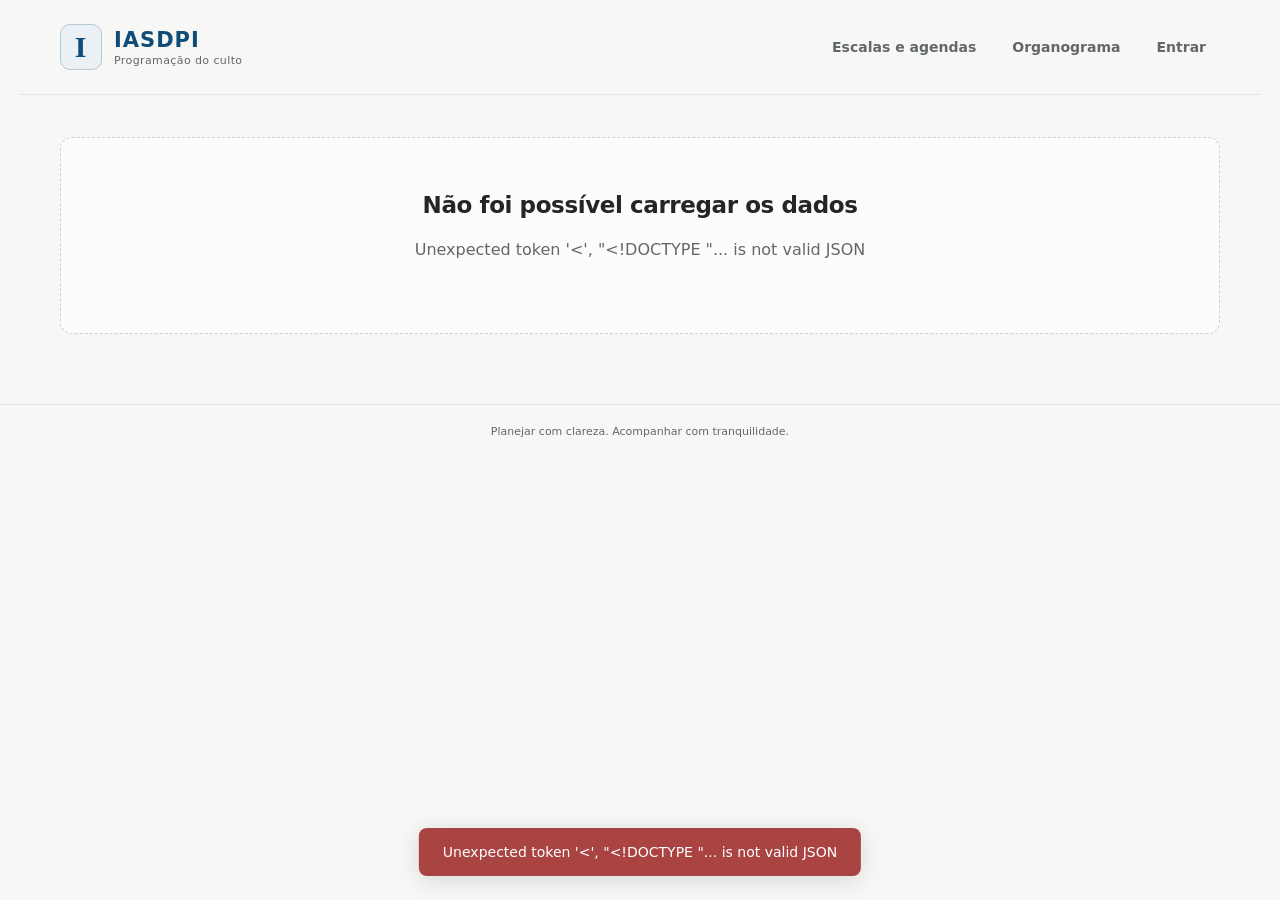
==== frontend/index.html @ a957164e "feat: integra Supabase Auth e administração com publicação segura no Pages" ====
<!doctype html>
<html lang="pt-BR">
<head>
  <meta charset="utf-8">
  <meta name="viewport" content="width=device-width, initial-scale=1">
  <meta name="theme-color" content="#0F4C78">
  <title>IASDPI · Programação do culto</title>
  <link rel="stylesheet" href="styles.css">
  <script src="config.js" defer></script>
  <script src="storage.js" defer></script>
  <script src="auth.js" defer></script>
  <script src="demo.js" defer></script>
  <script src="actuals.js" defer></script>
  <script src="agenda-data.js" defer></script>
  <script src="agenda.js" defer></script>
  <script src="archive.js" defer></script>
  <script src="organization.js" defer></script>
  <script src="users.js" defer></script>
  <script src="app.js" defer></script>
</head>
<body>
  <a class="skip-link" href="#app">Ir para o conteúdo</a>
  <header class="header">
    <a class="brand" href="#organization"><span class="brand-mark">I</span><span>IASDPI<small>Programação do culto</small></span></a>
    <nav aria-label="Navegação principal">
      <a href="#home" data-page="home" hidden>Início</a>
      <a href="#programs" data-page="programs" hidden>Programações</a>
      <a href="#actuals" data-page="actuals" hidden>Registrar culto</a>
      <a href="#tracking" data-page="tracking" hidden>Acompanhar</a>
      <a href="#agendas" data-page="agendas">Escalas e agendas</a>
      <a href="#organization" data-page="organization">Organograma</a>
      <a href="#archive" data-page="archive" hidden>Arquivo e banco</a>
      <a href="#history" data-page="history" hidden>Histórico</a>
      <a href="#users" data-page="users" hidden>Administração · Usuários</a>
      <a href="#login" data-page="login">Entrar</a>
      <button type="button" id="auth-logout" hidden>Sair</button>
    </nav>
  </header>
  <main id="app" tabindex="-1"><p class="empty">Carregando programações…</p></main>
  <div id="notice" role="status" aria-live="polite" hidden></div>
  <dialog id="duplicate-dialog">
    <form id="duplicate-form">
      <h2>Duplicar programação</h2>
      <p>Copiar o planejamento e a equipe, sem registros de execução.</p>
      <label><span class="field-label">Data da nova programação <span class="required-marker" aria-hidden="true">*</span><span class="sr-only"> (obrigatório)</span></span><input type="date" name="date" required></label>
      <div class="actions"><button type="button" data-action="close-dialog">Cancelar</button><button class="primary" type="submit">Duplicar</button></div>
    </form>
  </dialog>
  <footer>Planejar com clareza. Acompanhar com tranquilidade.</footer>
</body>
</html>
---- frontend/styles.css ----
:root{--bg:#f7f7f5;--ink:#252525;--blue:#0f4c78;--green:#4f7a5a;--yellow:#d0a343;--red:#a94442;--muted:#62676a;--line:#e2e5e5;--white:#fff;font-family:system-ui,-apple-system,BlinkMacSystemFont,"Segoe UI",sans-serif;color:var(--ink);background:var(--bg);font-size:16px;font-synthesis:none}*{box-sizing:border-box}body{margin:0}button,input,textarea{font:inherit}button,a,input,textarea,summary{-webkit-tap-highlight-color:transparent}a{color:var(--blue);text-decoration:none}button{min-height:44px;border:1px solid #ccd5dc;border-radius:8px;background:white;color:var(--blue);padding:10px 18px;cursor:pointer;font-weight:600;line-height:1.3}button:hover{background:#eef3f6}button:disabled{opacity:.5;cursor:default}.primary{background:var(--blue);color:white;border-color:var(--blue)}.primary:hover{background:#0b3c61}.danger-text{color:var(--red)}:focus-visible{outline:3px solid #d0a343;outline-offset:3px}.header{max-width:1240px;padding:24px 40px;margin:auto;display:flex;align-items:center;justify-content:space-between;gap:30px;border-bottom:1px solid var(--line)}.brand{display:flex;align-items:center;gap:12px;font-size:21px;letter-spacing:1px;font-weight:750}.brand-mark{display:grid;place-items:center;border:1px solid #b5c8d5;background:#eaf0f4;border-radius:10px;width:42px;height:46px;font-family:Georgia,serif;font-size:30px}.brand small{display:block;font-size:11px;letter-spacing:.4px;font-weight:450;color:var(--muted);margin-top:2px}nav{display:flex;gap:8px}nav a{padding:11px 14px;border-radius:7px;color:var(--muted);font-size:14px;font-weight:600}nav a.selected{color:var(--blue);background:#e8eef2}main{max-width:1160px;margin:auto;padding:42px 32px 70px}h1,h2,h3,p{margin-top:0}h1{font-size:32px;letter-spacing:-1px;font-weight:650;line-height:1.2;margin-bottom:12px}h2{font-size:23px;letter-spacing:-.4px;font-weight:650}h3{font-size:21px;margin-bottom:6px}p{line-height:1.6}.eyebrow{font-size:11px;letter-spacing:2px;color:var(--blue);font-weight:750;margin-bottom:12px}.muted{color:var(--muted);font-size:14px}.page-heading{display:flex;align-items:center;justify-content:space-between;gap:20px;margin-bottom:30px}.page-heading p:last-child{margin-bottom:0}.featured{display:flex;justify-content:space-between;gap:30px;border:1px solid var(--line);border-radius:14px;background:white;padding:36px 40px;box-shadow:0 4px 20px #1e384604}.featured h2{font-size:32px;margin-bottom:8px}.date{text-transform:capitalize;color:var(--muted)}.large-time{font-size:34px;font-variant-numeric:tabular-nums;letter-spacing:-1px;margin-bottom:24px}.large-time span{color:#a3acb2;padding:0 12px}.featured-aside{min-width:210px;display:flex;flex-direction:column;align-items:center;justify-content:center;border-left:1px solid var(--line);gap:12px;color:var(--muted);font-size:14px}.featured-aside strong{font-size:56px;font-weight:500;color:var(--blue)}.featured-aside .eyebrow{margin:0}.section{margin-top:36px}.section-heading{display:flex;justify-content:space-between;align-items:center;gap:20px;margin:24px 0 14px}.section-heading h2{margin:0}.actions{display:flex;gap:12px;align-items:center;flex-wrap:wrap}.badge{display:inline-block;padding:6px 10px;border-radius:5px;font-size:12px;font-weight:600;white-space:nowrap}.badge.good{background:#edf3ed;color:#385b40}.badge.warning{background:#fbf2d9;color:#79580c}.badge.critical{background:#faeae8;color:#923b39}.badge.neutral{background:#eef0f0;color:#5c6468}.table-scroll{overflow:auto;background:white;border:1px solid var(--line);border-radius:10px}table{width:100%;border-collapse:collapse;text-align:left;font-size:14px}th{font-size:11px;text-transform:uppercase;letter-spacing:1px;color:var(--muted);padding:17px 20px;background:#fafbfa;white-space:nowrap}td{padding:18px 20px;border-top:1px solid var(--line)}td strong{font-weight:600}td small{display:block;margin-top:6px;color:var(--muted);font-size:12px;white-space:nowrap}.row-actions{white-space:nowrap}.row-actions button{margin:3px;font-size:12px;padding:8px 12px;min-height:40px}.empty{padding:54px 24px;border:1px dashed #c7d3da;text-align:center;border-radius:12px;color:var(--muted);background:#fcfcfa}.empty h2{color:var(--ink)}.empty button{margin:5px}.panel{background:white;border:1px solid var(--line);padding:24px;border-radius:10px;margin-bottom:20px}.form-grid{display:grid;grid-template-columns:2fr 1.4fr 1fr 1fr;gap:20px}.form-grid p{margin:0;grid-column:1/-1}label{display:flex;flex-direction:column;gap:8px;font-size:13px;font-weight:600}input,textarea{width:100%;padding:11px 12px;min-height:44px;border:1px solid #cdd3d6;border-radius:6px;background:white;color:var(--ink);font-size:16px}textarea{resize:vertical}summary{cursor:pointer;font-weight:600;min-height:24px}.team{grid-template-columns:repeat(4,1fr);margin-top:24px}.team-read{display:grid;grid-template-columns:repeat(4,1fr);gap:24px}dt{font-size:12px;color:var(--muted)}dd{margin:6px 0 0}.item-editor{border:1px solid var(--line);border-radius:10px;padding:20px;background:white;margin:18px 0}.item-editor legend{font-size:12px;font-weight:700;color:var(--blue);padding:0 8px}.item-fields{display:grid;grid-template-columns:1fr 2fr 1.5fr 1fr 1fr;gap:16px}.item-fields label:last-child{grid-column:1/-1}.item-controls{display:flex;gap:8px;margin-top:16px}.item-controls button{font-size:12px;min-height:38px}.item-controls .danger-text{margin-left:auto}.form-footer{margin:28px 0}.checkbox{flex-direction:row;align-items:center}.checkbox input{width:18px;min-height:18px;accent-color:var(--blue)}.planned-bar{display:flex;justify-content:space-between;align-items:center;margin-bottom:24px;font-size:14px;color:var(--muted)}.planned-bar strong{color:var(--ink);margin-left:8px;font-variant-numeric:tabular-nums}.metrics{display:grid;grid-template-columns:repeat(3,1fr);padding:24px 0;border-top:1px solid var(--line);border-bottom:1px solid var(--line)}.metrics>div{display:flex;flex-direction:column;padding-left:24px;border-left:1px solid var(--line);gap:5px}.metrics>div:first-child{border:0;padding-left:0}.metrics span{font-size:11px;letter-spacing:1.2px;color:var(--muted)}.metrics strong{font-size:36px;font-weight:650;letter-spacing:-1px;font-variant-numeric:tabular-nums}.metrics small{color:var(--muted);font-size:12px}.good{color:var(--green)}.warning{color:#906809}.critical{color:var(--red)}.context-line{font-size:13px;color:var(--muted);padding:12px 0;margin-bottom:12px}.current-activity{padding:32px;background:white;border:1px solid #d8e2e9;border-left:4px solid var(--blue);border-radius:10px}.current-activity h2{font-size:42px;line-height:1.15;letter-spacing:-1px;margin-bottom:12px;font-weight:650}.responsible{font-size:20px;color:var(--muted);margin-bottom:24px}.current-details{display:flex;gap:50px;margin-bottom:22px}.current-details>div{display:flex;flex-direction:column;gap:6px}.current-details span{font-size:12px;color:var(--muted)}.current-details strong{font-size:18px;font-weight:600;font-variant-numeric:tabular-nums}.current-activity>p:last-child{margin-bottom:0}.next-activity{display:flex;align-items:center;gap:26px;padding:24px 0;border-bottom:1px solid var(--line)}.next-activity>.eyebrow{margin:0;min-width:90px}.next-activity div{flex:1}.next-activity p{margin:0;color:var(--muted);font-size:14px}.next-activity>strong{font-size:22px;font-weight:550}.execution-actions{display:flex;gap:12px;margin-top:24px;flex-wrap:wrap}.execution-actions .big{flex:1;min-height:60px;font-size:18px}.pause-note{background:#fbf2d9;padding:14px;border-radius:8px;font-size:14px;margin-top:16px}.timeline{list-style:none;margin:0;padding:0}.block-label{font-size:11px;letter-spacing:1px;color:var(--blue);font-weight:750;text-transform:uppercase;padding:18px 0 12px}.timeline-row{display:flex;align-items:center;gap:18px;border-top:1px solid var(--line);padding:18px 10px}.timeline-row.active{background:#ebf1f5;border-radius:8px;border-color:transparent}.timeline-symbol{color:var(--green);width:20px}.timeline-time{font-size:16px;font-variant-numeric:tabular-nums;color:var(--ink);width:48px}.timeline-time small{display:block;color:var(--muted);font-size:12px;margin-top:6px}.timeline-content{display:flex;flex:1;flex-direction:column;gap:5px;min-width:0}.timeline-content strong{font-weight:600;font-size:16px}.timeline-content span,.timeline-content small{font-size:12px;color:var(--muted)}.notes-grid{display:grid;grid-template-columns:1fr 1fr;gap:20px;margin-bottom:16px}.summary-grid{display:grid;grid-template-columns:repeat(4,1fr);gap:0;border:1px solid var(--line);border-radius:10px;background:white;padding:8px 20px}.summary-grid>div{display:flex;flex-direction:column;gap:8px;padding:20px 10px}.summary-grid span{font-size:12px;color:var(--muted)}.summary-grid strong{font-size:24px;font-weight:600}footer{text-align:center;font-size:12px;color:#737b7f;padding:20px;border-top:1px solid var(--line)}#notice{position:fixed;bottom:24px;left:50%;transform:translateX(-50%);padding:16px 24px;max-width:90vw;background:var(--blue);color:white;border-radius:8px;box-shadow:0 4px 24px #0002;z-index:100;font-size:14px}#notice.error{background:var(--red)}dialog{border:1px solid var(--line);border-radius:12px;padding:30px;max-width:480px;width:calc(100% - 32px)}dialog::backdrop{background:#14283655}dialog .actions{margin-top:24px}dialog p{font-size:14px;color:var(--muted)}
@media(min-width:1200px){main{padding-left:0;padding-right:0}}
@media(max-width:900px){.header{padding:20px 24px;flex-direction:column;gap:20px;align-items:flex-start}nav{width:100%;justify-content:space-between}nav a{font-size:13px;padding:10px}.featured{padding:28px}.form-grid,.team{grid-template-columns:repeat(2,1fr)}.item-fields{grid-template-columns:repeat(2,1fr)}.item-fields label:nth-child(2){grid-column:2}.item-fields label:last-child{grid-column:1/-1}.team-read{grid-template-columns:repeat(2,1fr)}.summary-grid{grid-template-columns:repeat(2,1fr)}.current-activity h2{font-size:36px}}
@media(max-width:600px){.header{padding:16px 18px;gap:16px}.brand{font-size:19px}.brand-mark{height:38px;width:36px}nav{gap:0}nav a{font-size:11px;padding:10px 7px;min-height:38px}main{padding:28px 18px 50px}h1{font-size:27px}.page-heading{align-items:flex-start;flex-direction:column;margin-bottom:24px;gap:16px}.page-heading>button{align-self:stretch}.page-heading .muted{font-size:13px}.featured{padding:24px;display:block}.featured h2{font-size:27px}.featured-aside{display:none}.large-time{font-size:30px}.actions button{flex:1}.section-heading{align-items:flex-start;flex-direction:column;gap:10px}.section-heading .muted{font-size:12px}.form-grid{grid-template-columns:1fr 1fr;padding:18px;gap:16px}.form-grid>label:first-child{grid-column:1/-1}.team{padding:0;grid-template-columns:1fr 1fr}.team>label:first-child{grid-column:auto}.panel{padding:18px}.item-editor{padding:16px}.item-fields{gap:12px}.item-fields label:first-child,.item-fields label:nth-child(2),.item-fields label:nth-child(3){grid-column:1/-1}.item-controls{gap:6px}.item-controls button{padding:8px;min-height:42px}.checkbox{font-size:12px}.planned-bar{font-size:12px}.metrics{padding:20px 0}.metrics>div{padding-left:12px}.metrics span{font-size:9px;letter-spacing:.5px;min-height:24px;line-height:1.5}.metrics strong{font-size:27px;letter-spacing:-.8px}.metrics small{font-size:10px}.current-activity{padding:24px 20px}.current-activity h2{font-size:34px;overflow-wrap:anywhere}.responsible{font-size:18px}.current-details{gap:22px;flex-wrap:wrap}.current-details strong{font-size:16px}.current-details span{font-size:11px}.next-activity{gap:14px}.next-activity>.eyebrow{min-width:55px;font-size:9px;letter-spacing:1px}.next-activity h3{font-size:18px}.next-activity>strong{font-size:20px}.execution-actions .big{flex-basis:100%;min-height:64px}.execution-actions>button:not(.big){flex:1}.timeline-row{gap:12px;padding:16px 6px;flex-wrap:wrap}.timeline-content{flex-basis:calc(100% - 105px)}.timeline-row>.badge{margin-left:80px}.timeline-content strong{font-size:15px}.timeline-time{font-size:14px}.notes-grid{grid-template-columns:1fr}.summary-grid{padding:4px 10px}.summary-grid>div{padding:16px 10px}.summary-grid strong{font-size:22px}th,td{padding:14px}footer{font-size:11px}.context-line{font-size:12px}}
@media(prefers-reduced-motion:reduce){*{scroll-behavior:auto!important}}

.notes-grid label{margin-bottom:8px}
@media(max-width:600px){.execution-actions .big{position:fixed;bottom:14px;left:18px;right:18px;width:calc(100% - 36px);z-index:10;box-shadow:0 4px 20px #17354b30}body:has(.execution-actions){padding-bottom:92px}.execution-actions>button:not(.big){margin-top:0}}

.demo-banner{max-width:1160px;margin:16px auto 0;padding:12px 20px;background:#eaf0f4;border-radius:8px;color:#0f4c78;font-size:12px;text-align:center}@media(max-width:1200px){.demo-banner{margin:16px 18px 0}}
.form-note{padding:16px 20px;background:#fbf2d9;border-radius:8px;font-size:13px;color:#79580c}.actual-row{display:grid;grid-template-columns:1.3fr 1fr;gap:24px;border:1px solid var(--line);border-radius:10px;padding:22px 24px;margin:18px 0;background:white}.actual-row legend{padding:0 8px;font-size:12px;color:var(--blue);font-weight:600}.actual-description h3{font-size:18px;font-weight:400;line-height:1.4;margin-bottom:6px}.actual-description p{font-size:13px;color:var(--muted);margin-bottom:8px}.actual-description .badge{display:block;width:fit-content;margin-top:10px}.actual-inputs{display:grid;grid-template-columns:1fr 1fr;gap:14px;align-content:center}.actual-difference{grid-column:1/-1;font-size:12px}.manual-actions{margin:28px 0}.manual-actions button{min-height:52px}@media(max-width:600px){.actual-row{grid-template-columns:1fr;padding:18px;gap:18px}.actual-description h3{font-size:17px}.manual-actions button{flex-basis:100%}}
.adherence-section .table-scroll{margin-top:20px}.adherence-section .metrics strong{font-size:30px}.adherence-section>p:last-child{font-size:12px;margin-top:12px}@media(max-width:600px){.adherence-section .metrics strong{font-size:25px}}

.actual-time-field{min-width:0}.actual-time-field button{margin-top:8px;font-size:12px;padding:6px 12px}.actual-time-field input{min-width:0}

.activity-details{display:grid;grid-template-columns:1.2fr 1fr;gap:12px;margin-top:12px}.activity-details label{font-size:12px;gap:5px}.activity-details input,.activity-details select{font:inherit;font-size:13px;min-height:36px;padding:7px 9px;width:100%;border:1px solid #cdd3d6;border-radius:6px;background:white;color:var(--ink)}.activity-details input[name="responsible-name"]{margin-top:6px}.activity-details [hidden]{display:none}@media(max-width:420px){.activity-details{grid-template-columns:1fr 1fr;gap:8px}}
@media(max-width:600px){nav{flex-wrap:wrap;justify-content:flex-start}.activity-details{grid-template-columns:minmax(0,1.2fr) minmax(0,1fr)}.activity-details>div,.activity-details label{min-width:0}.actual-inputs{grid-template-columns:minmax(0,1fr) minmax(0,1fr)}}
/* Melhorias incrementais de navegação e formulários. */
.sr-only{position:absolute;width:1px;height:1px;padding:0;margin:-1px;overflow:hidden;clip:rect(0,0,0,0);white-space:nowrap;border:0}.skip-link{position:absolute;top:8px;left:16px;transform:translateY(-160%);padding:12px 18px;background:var(--blue);color:white;border-radius:6px;z-index:200}.skip-link:focus{transform:none}.page-heading>.actions{justify-content:flex-end;max-width:440px}.badge.complete{background:#e8eef2;color:var(--blue)}.featured-meta{display:flex;gap:12px;align-items:center;flex-wrap:wrap;margin-bottom:14px}.featured-meta .date{margin:0}.required-marker{color:var(--blue);margin-left:3px}.field-label{line-height:1.4}.ready-help{flex-basis:100%;margin:0;font-size:12px}.field-error{font-size:12px;color:var(--red);font-weight:400;line-height:1.5}[aria-invalid="true"]{border-color:var(--red);background:#fffafa}.form-error{padding:12px 16px;background:#faeae8;color:#923b39;border-radius:6px;font-size:13px}.item-editor{padding:16px 20px;margin:12px 0;min-width:0}.item-details summary{display:flex;align-items:center;gap:12px;list-style:none;min-height:48px}.item-details summary::-webkit-details-marker{display:none}.item-details summary::before{content:'›';font-size:24px;line-height:1;color:var(--blue);transition:transform .12s}.item-details[open] summary::before{transform:rotate(90deg)}.item-overview{flex:1;min-width:0;display:flex;flex-direction:column;gap:5px}.item-overview-title{font-weight:600;font-size:15px;overflow-wrap:anywhere}.item-overview-responsible{font-size:12px;color:var(--muted);font-weight:400}.item-edit-label{font-size:12px;color:var(--blue)}.item-details .item-fields{padding-top:18px}.item-controls{margin-top:12px}.item-controls button{min-height:44px}.item-fields>label,.form-grid>label{min-width:0}select{font:inherit}:focus-visible{outline-offset:2px}main:focus{outline:none}.row-actions{white-space:normal;min-width:240px}.row-actions button{min-height:44px}.activity-details input,.activity-details select{min-height:40px}footer{color:var(--muted);font-size:11px}
@media(max-width:900px){.page-heading{align-items:flex-start}.page-heading>.actions{max-width:360px}.featured-aside{min-width:160px}.featured{gap:20px}.item-overview-title{font-size:14px}.table-scroll{max-width:100%}}
@media(max-width:600px){nav{display:grid;grid-template-columns:repeat(3,minmax(0,1fr));gap:4px}nav a{display:flex;align-items:center;justify-content:center;text-align:center;min-height:44px;font-size:12px;padding:8px 6px;line-height:1.3}.header{gap:14px}.page-heading>.actions{width:100%;max-width:none}.page-heading>.actions button{flex:1 1 145px}.item-editor{padding:12px 14px}.item-controls{flex-wrap:wrap}.item-controls button{font-size:12px;padding:8px 10px}.item-controls .danger-text{margin-left:0}.item-fields{grid-template-columns:minmax(0,1fr) minmax(0,1fr)}.item-fields label:first-child,.item-fields label:nth-child(2),.item-fields label:nth-child(3){grid-column:1/-1}.item-details summary{gap:9px}.form-grid{grid-template-columns:minmax(0,1fr) minmax(0,1fr)}.ready-help{line-height:1.5}.form-footer>.primary{width:100%}.team-read{gap:16px}.team-read dd{overflow-wrap:anywhere}.actual-row{gap:16px}.large-time{font-size:28px}.row-actions{min-width:200px}.featured-meta .date{font-size:14px}}
@media(prefers-reduced-motion:reduce){.item-details summary::before{transition:none}}

.manual-actions{justify-content:flex-end;gap:12px}.manual-actions button{min-height:52px}.manual-actions .primary{padding-inline:24px}@media(max-width:600px){.manual-actions{flex-direction:column;align-items:stretch}.manual-actions button{width:100%;flex-basis:auto;min-height:54px}.manual-actions [name="finalize"]{order:-1}.actual-time-field button{min-height:44px;width:100%}.actual-time-field input{font-size:16px;min-height:48px}.activity-details input,.activity-details select{font-size:16px;min-height:44px}.actual-row{padding:16px;gap:16px}}@media(max-width:360px){.actual-inputs,.activity-details{grid-template-columns:minmax(0,1fr)}.actual-description h3{font-size:16px}}

.actual-row-actions{grid-column:1/-1;display:flex;gap:10px;flex-wrap:wrap;padding-top:8px;border-top:1px solid var(--line)}.actual-row-actions button{font-size:12px;min-height:40px;padding:8px 12px}.actual-description>[for],.actual-description>label{margin-bottom:8px}.actual-row[data-extra]{border-left:3px solid var(--blue)}@media(max-width:600px){.actual-row-actions button{width:100%;min-height:44px}.actual-row[data-extra] .actual-description>label input{font-size:16px}}

.agenda-filters{display:flex;align-items:flex-end;gap:24px;flex-wrap:wrap}.agenda-filters>label:first-child{min-width:220px}.agenda-filters select{font:inherit;border:1px solid #cdd3d6;border-radius:6px;background:white;color:var(--ink);padding:10px 12px;min-height:44px}.agenda-filters .checkbox{min-height:44px}.agenda-filters>.badge{margin-left:auto;margin-bottom:7px}.agenda-calendar{background:white;border:1px solid var(--line);border-radius:12px;padding:20px}.agenda-month{display:flex;align-items:center;justify-content:space-between;gap:12px;margin-bottom:20px}.agenda-month h2{margin:0;text-transform:capitalize;font-size:23px;text-align:center}.agenda-month button{font-size:24px;min-width:44px;padding:4px 14px}.calendar-weekdays,.calendar-days{display:grid;grid-template-columns:repeat(7,minmax(0,1fr));gap:6px}.calendar-weekdays{margin-bottom:8px;color:var(--muted);font-size:12px;text-align:center}.calendar-day{min-height:100px;min-width:0;text-align:left;display:flex;flex-direction:column;gap:7px;justify-content:flex-start;padding:10px;border-color:var(--line);color:var(--ink);font-weight:400}.calendar-number{font-weight:600;font-size:14px}.calendar-person{font-size:12px;line-height:1.4;overflow-wrap:anywhere;color:var(--blue)}.calendar-day.scheduled{background:#eef3f6;border-color:#c6d7e3}.calendar-day.selected-day{outline:2px solid var(--blue);outline-offset:-2px}.calendar-day[aria-current="date"] .calendar-number{text-decoration:underline;text-underline-offset:4px}.agenda-selected{margin-top:18px;margin-bottom:0}.agenda-selected .eyebrow{display:block;margin-bottom:10px}.agenda-selected h2{font-size:19px;text-transform:capitalize;margin-bottom:10px}.agenda-selected p{margin-bottom:0}.agenda-list{list-style:none;padding:0;margin:0;border:1px solid var(--line);border-radius:10px;background:white;overflow:hidden}.agenda-list li+li{border-top:1px solid var(--line)}.agenda-list button{width:100%;border:0;border-radius:0;text-align:left;display:flex;justify-content:space-between;align-items:center;gap:20px;padding:18px 20px;font-size:14px;font-weight:400;color:var(--ink)}.agenda-list button span{text-transform:capitalize}.agenda-list strong{font-weight:600;color:var(--blue)}@media(max-width:900px){.header nav{flex-wrap:wrap;justify-content:flex-start;gap:4px}.calendar-day{min-height:94px;padding:8px}}@media(max-width:600px){.header nav{display:grid;grid-template-columns:repeat(3,minmax(0,1fr))}.agenda-filters{gap:12px;padding:16px}.agenda-filters>label:first-child{width:100%;min-width:0}.agenda-filters>.badge{margin-left:0}.agenda-calendar{padding:12px 8px}.agenda-month h2{font-size:19px}.calendar-weekdays,.calendar-days{gap:3px}.calendar-weekdays{font-size:10px}.calendar-day{padding:6px 4px;min-height:90px}.calendar-person{font-size:10px;display:-webkit-box;-webkit-line-clamp:3;-webkit-box-orient:vertical;overflow:hidden}.calendar-number{font-size:13px}.agenda-list button{flex-direction:column;align-items:flex-start;gap:7px;padding:14px 16px}.agenda-selected{padding:16px}.agenda-selected h2{font-size:17px}}
.agenda-source{line-height:1.7}.agenda-toolbar{padding:20px}.agenda-toolbar .agenda-month{margin-bottom:16px}.agenda-controls{display:flex;align-items:flex-end;gap:12px;flex-wrap:wrap}.agenda-controls label{width:190px}.agenda-controls button{min-height:46px}.agenda-view{display:flex;gap:4px;margin-left:auto}.agenda-view [aria-pressed="true"]{background:var(--blue);color:white;border-color:var(--blue)}.agenda-responsibles{display:grid;grid-template-columns:1fr 1fr;gap:16px}.agenda-responsibles .panel{margin-bottom:16px}.agenda-responsibles h2{font-size:23px;margin-bottom:10px;overflow-wrap:anywhere}.agenda-responsibles p:last-child{margin-bottom:0}.agenda-weeks ul{list-style:none;padding:0;margin:16px 0 0}.agenda-weeks li{display:flex;justify-content:space-between;gap:20px;padding:12px 0;border-top:1px solid var(--line);font-size:14px}.agenda-weeks li span{color:var(--muted)}.calendar-event-title{font-size:11px;line-height:1.4;overflow-wrap:anywhere;color:var(--muted)}.church-events{list-style:none;padding:0;margin:0;border:1px solid var(--line);border-radius:10px;overflow:hidden;background:white}.church-events>li{display:grid;grid-template-columns:240px 1fr;gap:20px;padding:20px}.church-events>li+li{border-top:1px solid var(--line)}.church-event-date{display:flex;flex-direction:column;gap:9px;font-size:13px;color:var(--muted)}.church-event-date strong{color:var(--blue);font-size:15px}.church-event-body{min-width:0}.church-event-body h3{font-size:19px;font-weight:600;margin-bottom:8px;overflow-wrap:anywhere}.church-event-body p{font-size:13px;color:var(--muted);margin-bottom:8px;overflow-wrap:anywhere}.agenda-flags{display:flex;flex-wrap:wrap;gap:6px;margin-top:8px}.agenda-flags .badge{white-space:normal}.agenda-filters select{max-width:100%}.agenda-filters>label{max-width:100%}@media(max-width:900px){.church-events>li{grid-template-columns:190px 1fr}.agenda-weeks li{flex-direction:column;gap:6px}.agenda-responsibles h2{font-size:20px}}@media(max-width:600px){.agenda-controls>label{width:100%}.agenda-controls{gap:10px}.agenda-controls>button{flex:1}.agenda-view{width:100%;margin-left:0}.agenda-view button{flex:1}.agenda-toolbar{padding:16px}.agenda-responsibles{grid-template-columns:1fr;gap:0}.agenda-responsibles .panel{padding:18px}.church-events>li{grid-template-columns:minmax(0,1fr);gap:12px;padding:16px}.church-event-date{gap:6px}.calendar-event-title{display:none}.agenda-filters>label{width:100%;min-width:0}.agenda-source{font-size:12px}.agenda-month h2{font-size:18px}.agenda-weeks li span{overflow-wrap:anywhere}.agenda-weeks li{font-size:13px}.agenda-controls input{font-size:16px}}

#backup-restore-form{display:grid;gap:16px}#backup-restore-form input[type="file"]{max-width:100%;font-size:13px}#cloud-login-form input{min-width:0}@media(max-width:600px){#backup-export-form button,#backup-restore-form button,#cloud-login-form button{width:100%}}

/* Hierarquia: pastor acima dos anciãos, com departamentos em cada grupo. */
.organization{max-width:1100px;margin:0 auto}.organization-pastor{position:relative;max-width:360px;margin:0 auto;padding:24px;text-align:center;border:1px solid var(--blue);border-radius:12px;background:var(--blue);color:white}.organization-pastor .eyebrow{color:inherit;opacity:.85}.organization-pastor h2{color:inherit;font-size:28px;margin:8px 0}.organization-pastor p{font-size:13px;margin:0;line-height:1.5}.organization-level{position:relative;margin:0;padding:40px 0 22px;text-align:center;font-size:14px;color:var(--muted)}.organization-level::before{content:"";position:absolute;top:0;left:50%;height:28px;border-left:2px solid var(--line)}.organization-elders{list-style:none;padding:0;margin:0;display:grid;grid-template-columns:repeat(3,minmax(0,1fr));gap:20px}.organization-elder{min-width:0;background:white;border:1px solid var(--line);border-top:3px solid var(--blue);border-radius:10px;overflow:hidden}.organization-elder-heading{padding:20px 20px 14px}.organization-elder-heading .eyebrow{font-size:10px;margin-bottom:6px;display:block}.organization-elder h2{font-size:22px;margin:0;overflow-wrap:anywhere}.organization-departments{list-style:none;padding:0 20px 12px;margin:0}.organization-departments li{border-top:1px solid var(--line);padding:12px 0;font-size:14px;line-height:1.5;overflow-wrap:anywhere}@media(max-width:900px){.organization-elders{grid-template-columns:repeat(2,minmax(0,1fr));gap:16px}}@media(max-width:600px){.organization-elders{grid-template-columns:minmax(0,1fr)}.organization-pastor{max-width:100%;padding:20px}.organization-level{padding-bottom:18px}.organization-elder-heading{padding:18px 18px 12px}.organization-departments{padding:0 18px 8px}}

[hidden]{display:none!important}.auth-panel{max-width:480px;margin:0 auto}.auth-panel form{display:grid;gap:18px}.auth-panel details{font-size:13px}.auth-panel button{min-height:48px}#auth-logout{align-self:center;min-height:44px}@media(max-width:600px){.auth-panel{padding:20px}.auth-panel input{font-size:16px}}

.users-inline{display:flex;gap:16px;align-items:end;flex-wrap:wrap}.users-inline label{flex:1;min-width:200px}.users-result{padding-top:16px}.users-list{list-style:none;padding:0;margin:0;border:1px solid var(--line);border-radius:10px;background:white}.users-list>li{padding:18px;border-bottom:1px solid var(--line)}.users-list>li:last-child{border-bottom:0}.users-list small{display:block;color:var(--muted);margin-top:6px}.user-access-form{display:grid;grid-template-columns:minmax(180px,1fr) 170px auto auto;align-items:end;gap:16px}.user-access-form strong,.users-inline strong{overflow-wrap:anywhere}.user-access-form select{width:100%;padding:10px;border:1px solid var(--line);border-radius:6px;background:white;min-height:44px}.auth-panel hr{margin:28px 0;border:0;border-top:1px solid var(--line)}#users-invite-link{margin-top:12px}@media(max-width:900px){.user-access-form{grid-template-columns:1fr 1fr}.user-access-form>div{grid-column:1/-1}}@media(max-width:600px){.users-inline{align-items:stretch;flex-direction:column}.users-inline label{min-width:0;width:100%}.user-access-form{grid-template-columns:1fr}.user-access-form button,.users-inline button{width:100%}.user-access-form input,.user-access-form select{font-size:16px}}
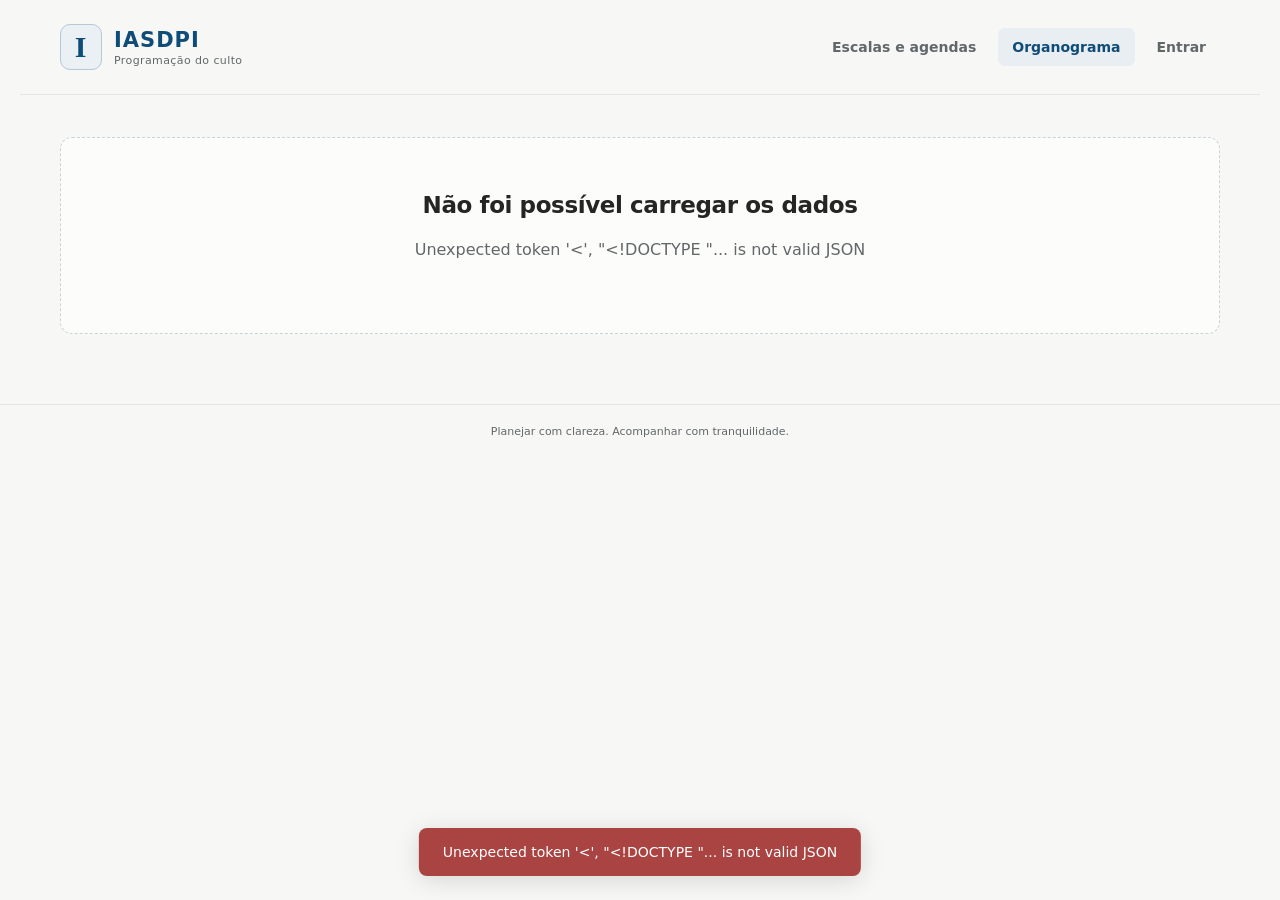
==== commit 639b6372: "feat: edita registros e adiciona subatividades com sessão persistente" ====
--- a/frontend/index.html
+++ b/frontend/index.html
@@ -8,6 +8,7 @@
   <link rel="stylesheet" href="styles.css">
   <script src="config.js" defer></script>
   <script src="storage.js" defer></script>
+  <script src="supabase-2.118.0.js" defer></script>
   <script src="auth.js" defer></script>
   <script src="demo.js" defer></script>
   <script src="actuals.js" defer></script>
@@ -46,6 +47,7 @@
       <div class="actions"><button type="button" data-action="close-dialog">Cancelar</button><button class="primary" type="submit">Duplicar</button></div>
     </form>
   </dialog>
+  <dialog id="correct-date-dialog" aria-labelledby="correct-date-title"><div id="correct-date-preview"></div><div class="actions"><button type="button" id="correct-date-cancel">Cancelar</button><button type="button" class="primary" id="correct-date-confirm">Confirmar correção deste registro</button></div></dialog>
   <footer>Planejar com clareza. Acompanhar com tranquilidade.</footer>
 </body>
 </html>
--- a/frontend/styles.css
+++ b/frontend/styles.css
@@ -36,3 +36,9 @@
 [hidden]{display:none!important}.auth-panel{max-width:480px;margin:0 auto}.auth-panel form{display:grid;gap:18px}.auth-panel details{font-size:13px}.auth-panel button{min-height:48px}#auth-logout{align-self:center;min-height:44px}@media(max-width:600px){.auth-panel{padding:20px}.auth-panel input{font-size:16px}}
 
 .users-inline{display:flex;gap:16px;align-items:end;flex-wrap:wrap}.users-inline label{flex:1;min-width:200px}.users-result{padding-top:16px}.users-list{list-style:none;padding:0;margin:0;border:1px solid var(--line);border-radius:10px;background:white}.users-list>li{padding:18px;border-bottom:1px solid var(--line)}.users-list>li:last-child{border-bottom:0}.users-list small{display:block;color:var(--muted);margin-top:6px}.user-access-form{display:grid;grid-template-columns:minmax(180px,1fr) 170px auto auto;align-items:end;gap:16px}.user-access-form strong,.users-inline strong{overflow-wrap:anywhere}.user-access-form select{width:100%;padding:10px;border:1px solid var(--line);border-radius:6px;background:white;min-height:44px}.auth-panel hr{margin:28px 0;border:0;border-top:1px solid var(--line)}#users-invite-link{margin-top:12px}@media(max-width:900px){.user-access-form{grid-template-columns:1fr 1fr}.user-access-form>div{grid-column:1/-1}}@media(max-width:600px){.users-inline{align-items:stretch;flex-direction:column}.users-inline label{min-width:0;width:100%}.user-access-form{grid-template-columns:1fr}.user-access-form button,.users-inline button{width:100%}.user-access-form input,.user-access-form select{font-size:16px}}
+.date-correction-json{white-space:pre-wrap;overflow-wrap:anywhere;max-height:20rem;overflow:auto}
+#correct-date-dialog{width:min(60rem,95vw);max-height:90vh;overflow:auto}
+.activity-status,.subactivities{grid-column:1/-1;min-width:0}.activity-status select{max-width:22rem}
+.subactivities:empty{display:none}.subactivity{min-width:0;margin:12px 0 0 18px;padding:14px;border:1px solid #cbd8e1;border-left:4px solid var(--blue);border-radius:8px;background:#f7fafc}.subactivity legend{font-size:13px;color:var(--blue)}.subactivity>label{display:block;margin:10px 0}.subactivities-summary{padding-left:20px;margin:10px 0;font-size:13px;border-left:2px solid #cbd8e1}.subactivities-summary li{margin:8px 0}.subactivities-summary small{display:block}
+@media(max-width:600px){.subactivity{margin-left:6px;padding:12px}.subactivity .notes-grid{grid-template-columns:minmax(0,1fr)}.subactivity input{width:100%;min-width:0;font-size:16px}}
+.activity-details textarea{font-size:16px;min-height:44px;width:100%;resize:vertical}
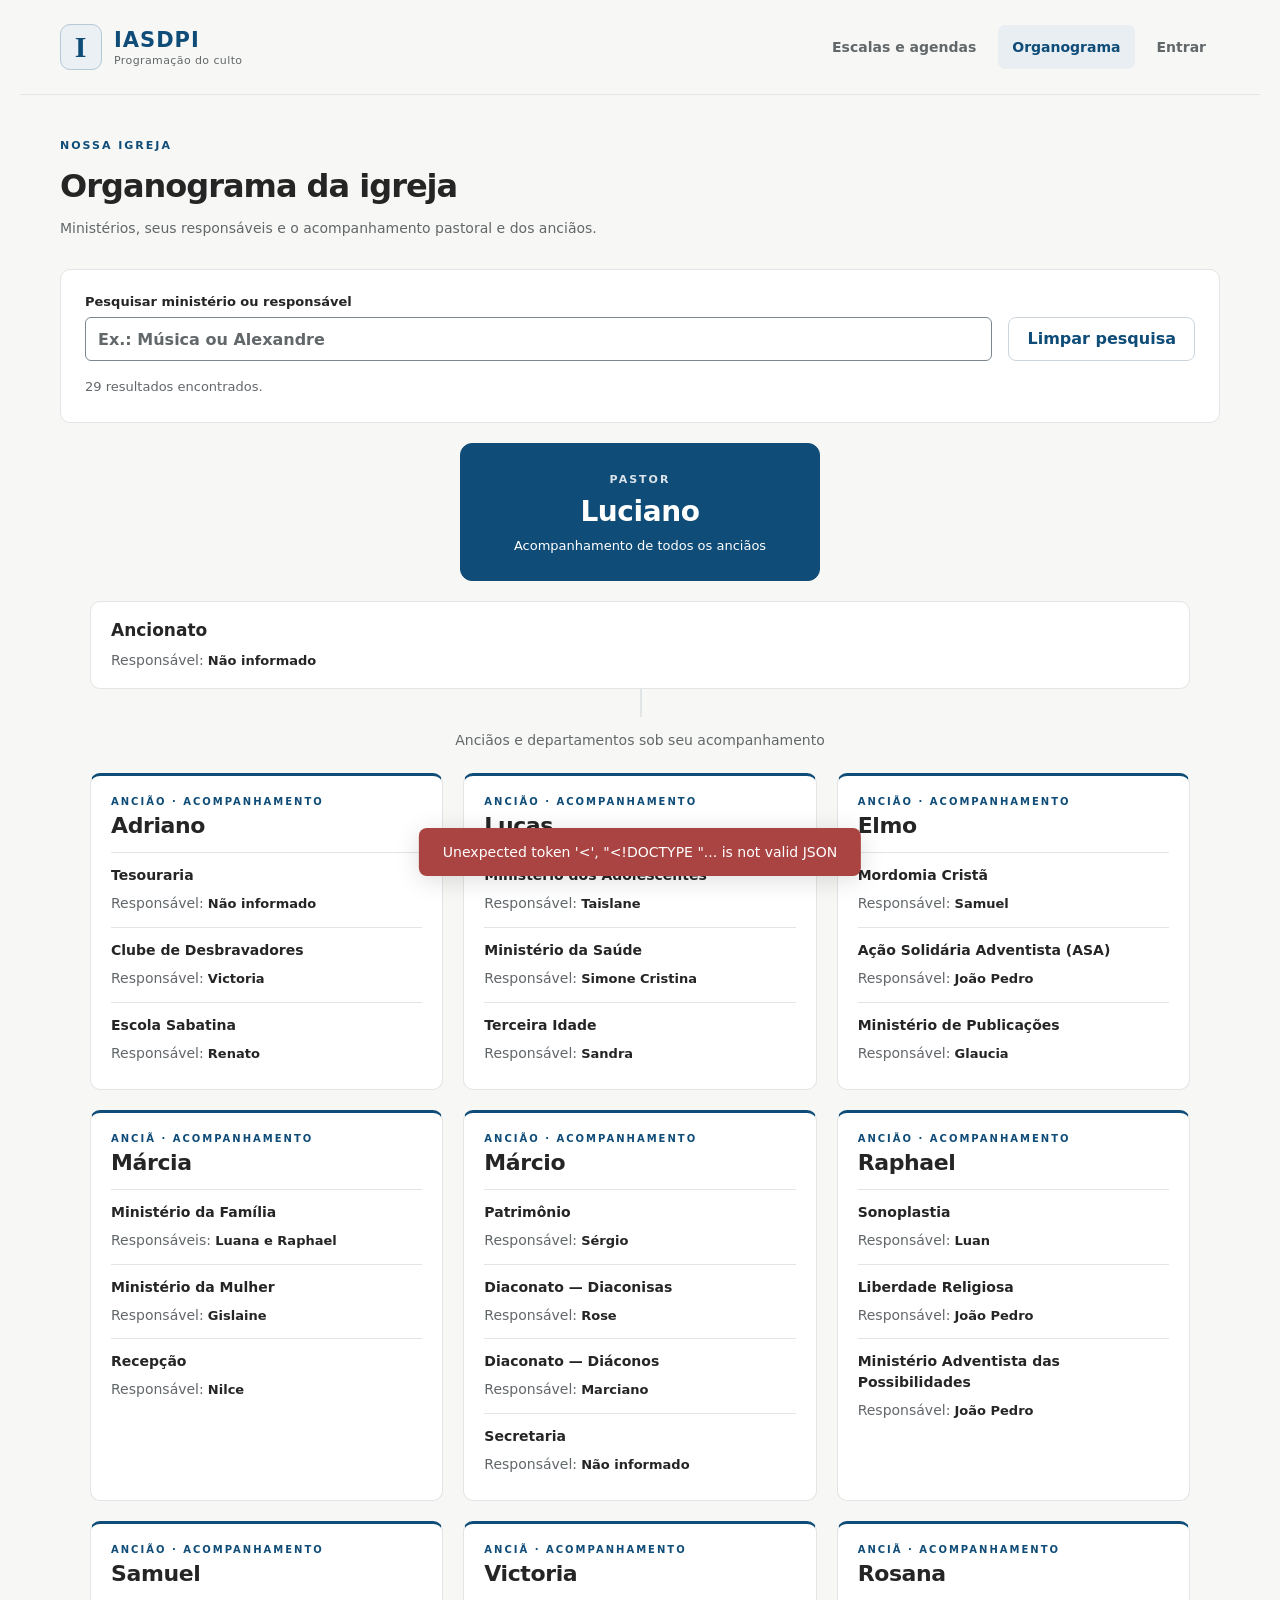
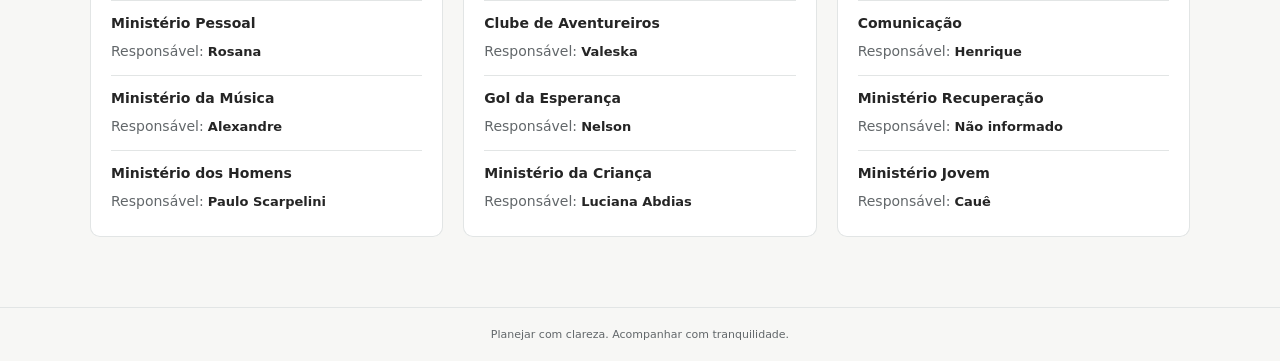
==== commit 3b9bce8e: "feat: atualiza ministérios e sonoplastia e consolida lotes 1–6 Atualiza 26 entradas ministeriais e 1" ====
--- a/frontend/index.html
+++ b/frontend/index.html
@@ -2,7 +2,7 @@
 <html lang="pt-BR">
 <head>
   <meta charset="utf-8">
-  <meta name="viewport" content="width=device-width, initial-scale=1">
+  <meta name="viewport" content="width=device-width, initial-scale=1, viewport-fit=cover">
   <meta name="theme-color" content="#0F4C78">
   <title>IASDPI · Programação do culto</title>
   <link rel="stylesheet" href="styles.css">
@@ -10,13 +10,20 @@
   <script src="storage.js" defer></script>
   <script src="supabase-2.118.0.js" defer></script>
   <script src="auth.js" defer></script>
+  <script src="record-time.js" defer></script>
   <script src="demo.js" defer></script>
+  <script src="operational.js" defer></script>
   <script src="actuals.js" defer></script>
   <script src="agenda-data.js" defer></script>
   <script src="agenda.js" defer></script>
   <script src="archive.js" defer></script>
   <script src="organization.js" defer></script>
   <script src="users.js" defer></script>
+  <script src="trash.js" defer></script>
+  <script src="drafts.js" defer></script>
+  <script src="navigation.js" defer></script>
+  <script src="conflicts.js" defer></script>
+  <script src="history.js" defer></script>
   <script src="app.js" defer></script>
 </head>
 <body>
@@ -32,6 +39,8 @@
       <a href="#organization" data-page="organization">Organograma</a>
       <a href="#archive" data-page="archive" hidden>Arquivo e banco</a>
       <a href="#history" data-page="history" hidden>Histórico</a>
+      <a href="#trash" data-page="trash" hidden>Administração · Lixeira</a>
+      <a href="#models" data-page="models" hidden>Administração · Modelos</a>
       <a href="#users" data-page="users" hidden>Administração · Usuários</a>
       <a href="#login" data-page="login">Entrar</a>
       <button type="button" id="auth-logout" hidden>Sair</button>
@@ -43,7 +52,7 @@
     <form id="duplicate-form">
       <h2>Duplicar programação</h2>
       <p>Copiar o planejamento e a equipe, sem registros de execução.</p>
-      <label><span class="field-label">Data da nova programação <span class="required-marker" aria-hidden="true">*</span><span class="sr-only"> (obrigatório)</span></span><input type="date" name="date" required></label>
+      <label><span class="field-label">Data da nova programação <span class="required-marker" aria-hidden="true">*</span><span class="sr-only"> (obrigatório)</span></span><input type="text" name="date" data-date-input inputmode="numeric" placeholder="dd/mm/aaaa" required></label>
       <div class="actions"><button type="button" data-action="close-dialog">Cancelar</button><button class="primary" type="submit">Duplicar</button></div>
     </form>
   </dialog>
--- a/frontend/styles.css
+++ b/frontend/styles.css
@@ -42,3 +42,36 @@
 .subactivities:empty{display:none}.subactivity{min-width:0;margin:12px 0 0 18px;padding:14px;border:1px solid #cbd8e1;border-left:4px solid var(--blue);border-radius:8px;background:#f7fafc}.subactivity legend{font-size:13px;color:var(--blue)}.subactivity>label{display:block;margin:10px 0}.subactivities-summary{padding-left:20px;margin:10px 0;font-size:13px;border-left:2px solid #cbd8e1}.subactivities-summary li{margin:8px 0}.subactivities-summary small{display:block}
 @media(max-width:600px){.subactivity{margin-left:6px;padding:12px}.subactivity .notes-grid{grid-template-columns:minmax(0,1fr)}.subactivity input{width:100%;min-width:0;font-size:16px}}
 .activity-details textarea{font-size:16px;min-height:44px;width:100%;resize:vertical}
+
+/* Lote 1: recuperação local de edição, sem alterar a navegação existente. */
+.drafts-notice{max-width:1096px;margin:16px auto;padding:16px 20px;background:#eaf0f4;border:1px solid var(--line);border-radius:8px}.drafts-notice p{font-size:13px;margin:12px 0}.drafts-notice button{margin:4px;max-width:100%;overflow-wrap:anywhere}.draft-feedback,.draft-offer{margin:12px 0}.draft-offer button{margin:4px}.draft-preview{white-space:pre-wrap;overflow-wrap:anywhere;max-height:320px;overflow:auto}@media(max-width:600px){.drafts-notice{margin:12px 18px;padding:14px}.drafts-notice button,.draft-offer button{width:100%;margin:4px 0}}
+
+/* Lote 3: contenção pelo layout, sem esconder overflow do documento. */
+.header{flex-wrap:wrap;gap:18px 24px}.header .brand{flex:0 1 auto;min-width:0}.brand-mark{flex-shrink:0}.header nav{flex:1 1 680px;min-width:0;max-width:100%;flex-wrap:wrap;justify-content:flex-end;align-items:center}.header nav a{min-width:0;min-height:44px;display:flex;align-items:center;overflow-wrap:anywhere}.header nav button{flex-shrink:0}
+main,.page-heading>*,.section-heading>*,.featured>*,.planned-bar>*,.metrics>div,.summary-grid>div,.notes-grid>*,.actual-description,.actual-inputs,.activity-details>*,.user-access-form>*{min-width:0}
+main :is(h1,h2,h3,p,dt,dd,legend,small,strong,.badge,.responsible,.timeline-content){overflow-wrap:anywhere}
+button{max-width:100%;white-space:normal;overflow-wrap:anywhere}input,select,textarea{max-width:100%;min-width:0}select{min-height:44px}.badge{white-space:normal}fieldset{min-inline-size:0;max-width:100%}
+.form-grid{grid-template-columns:minmax(0,2fr) minmax(0,1.4fr) repeat(2,minmax(0,1fr))}.team,.team-read{grid-template-columns:repeat(4,minmax(0,1fr))}.notes-grid{grid-template-columns:repeat(2,minmax(0,1fr))}.metrics{grid-template-columns:repeat(3,minmax(0,1fr))}.summary-grid{grid-template-columns:repeat(4,minmax(0,1fr))}.actual-row{min-width:0;grid-template-columns:minmax(0,1.3fr) minmax(0,1fr)}.actual-inputs{grid-template-columns:repeat(2,minmax(0,1fr))}.activity-details{grid-template-columns:minmax(0,1.2fr) minmax(0,1fr)}.actual-row-actions button,.activity-details :is(input,select){min-height:44px}
+.table-scroll{min-width:0;max-width:100%;overflow-x:auto;overscroll-behavior-x:contain;-webkit-overflow-scrolling:touch}.table-scroll td small{white-space:normal}.table-scroll:focus-visible{outline:3px solid var(--yellow);outline-offset:3px}.table-scroll table{min-width:100%}.timeline-symbol,.timeline-time{flex-shrink:0}.timeline-row>.badge{max-width:100%}.user-access-form{grid-template-columns:minmax(0,1fr) minmax(140px,170px) auto auto}.users-inline label{min-width:min(200px,100%)}
+html{scroll-padding-block-end:calc(var(--registration-bar-height,0px) + var(--registration-viewport-inset,0px) + 20px)}
+#actuals-form{padding-bottom:calc(var(--registration-bar-height,100px) + var(--registration-viewport-inset,0px) + 24px)}#actuals-form :is(input,select,textarea,button){scroll-margin-block:16px calc(var(--registration-bar-height,0px) + var(--registration-viewport-inset,0px) + 20px)}
+.registration-savebar{position:fixed;inset-inline:0;bottom:var(--registration-viewport-inset,0px);z-index:30;display:flex;align-items:center;justify-content:space-between;gap:16px;width:min(100%,1160px);margin-inline:auto;padding:12px 24px calc(12px + env(safe-area-inset-bottom,0px));padding-left:max(24px,env(safe-area-inset-left,0px));padding-right:max(24px,env(safe-area-inset-right,0px));background:var(--white);border:1px solid var(--line);border-bottom:0;border-radius:10px 10px 0 0;box-shadow:0 -3px 16px #17354b12}.registration-savebar p{margin:0;min-width:0;font-size:13px;line-height:1.45;color:var(--muted)}.registration-savebar button{flex:0 0 auto;min-height:48px;max-width:45%}.registration-savebar[data-state="dirty"] p{color:#79580c}.registration-savebar[data-state="error"]{border-top:3px solid var(--red)}.registration-savebar[data-state="error"] p{color:var(--red)}.registration-savebar[data-state="saved"] p{color:#385b40}.registration-savebar[data-state="saving"]{border-top:3px solid var(--blue)}body:has(#actuals-form) #notice{bottom:calc(var(--registration-bar-height,100px) + var(--registration-viewport-inset,0px) + 12px)}
+@media(max-width:1100px){.header{align-items:flex-start}.header nav{flex-basis:100%;justify-content:flex-start}}
+@media(max-width:900px){.header nav{flex:none;width:100%}.form-grid,.team,.team-read,.summary-grid,.user-access-form{grid-template-columns:repeat(2,minmax(0,1fr))}.user-access-form>div{grid-column:1/-1}.current-activity h2{overflow-wrap:anywhere}}
+@media(max-width:600px){.header nav{display:grid;grid-template-columns:repeat(3,minmax(0,1fr))}.header nav a{justify-content:center}.form-grid{grid-template-columns:repeat(2,minmax(0,1fr))}.notes-grid,.actual-row,.user-access-form{grid-template-columns:minmax(0,1fr)}.metrics{grid-template-columns:minmax(0,1fr);gap:16px}.metrics>div,.metrics>div:first-child{border:0;padding:0}.metrics>div+div{border-top:1px solid var(--line);padding-top:16px}.metrics span{min-height:0}.metrics strong,.adherence-section .metrics strong{font-size:28px}.metrics small{font-size:12px}.actual-inputs{grid-template-columns:repeat(2,minmax(0,1fr))}.actual-description h3{font-size:17px}.current-activity h2{font-size:30px}.activity-details{grid-template-columns:minmax(0,1fr)}.actual-time-field input{font-variant-numeric:tabular-nums;padding-inline:8px}.timeline-row>.badge{margin-left:0}.planned-bar{flex-wrap:wrap;gap:10px}.execution-actions .big{min-height:56px;bottom:calc(12px + env(safe-area-inset-bottom,0px))}.registration-savebar{gap:12px;padding:10px 16px calc(10px + env(safe-area-inset-bottom,0px));padding-left:max(16px,env(safe-area-inset-left,0px));padding-right:max(16px,env(safe-area-inset-right,0px))}.registration-savebar p{font-size:12px}.registration-savebar button{flex-basis:138px;padding:10px 12px}.manual-actions [name="finalize"]{order:0}.manual-actions{gap:16px}.notes-grid label{gap:8px}.subactivity .notes-grid{grid-template-columns:minmax(0,1fr)}}
+@media(max-width:600px){input,select,textarea{font-size:16px}.execution-actions .big{bottom:calc(12px + env(safe-area-inset-bottom,0px) + var(--registration-viewport-inset,0px))}body:has(.execution-actions){padding-bottom:calc(var(--registration-bar-height,64px) + var(--registration-viewport-inset,0px) + env(safe-area-inset-bottom,0px) + 40px)}body:has(.execution-actions) #notice{bottom:calc(var(--registration-bar-height,64px) + var(--registration-viewport-inset,0px) + env(safe-area-inset-bottom,0px) + 24px)}}
+
+/* Lote 4: controles e foco com contraste, mantendo os componentes existentes. */
+select[name="template-id"],select[name="record-id"],select[name="program-id"]{display:block;width:100%;min-height:48px;padding:11px 12px;font-family:inherit;font-size:16px;line-height:1.4;color:var(--ink);background:var(--white);border:1px solid #7a8790;border-radius:6px}
+input,select,textarea{border-color:#7a8790}input::placeholder,textarea::placeholder{color:var(--muted);opacity:1}:focus-visible,.table-scroll:focus-visible{outline:3px solid var(--blue);outline-offset:3px}main p a{text-decoration:underline;text-underline-offset:.18em}
+.conflict-dialog{width:min(1100px,calc(100% - 24px));max-width:1100px;max-height:calc(100dvh - 24px);overflow:auto;padding:24px}.conflict-dialog p{overflow-wrap:anywhere}.conflict-dialog .table-scroll{max-height:50dvh}.conflict-dialog table{min-width:720px}.conflict-dialog th[scope="row"]{white-space:normal;text-transform:none;letter-spacing:normal;min-width:180px;color:var(--ink);font-size:13px}.conflict-dialog th small{display:block;color:var(--muted);font-weight:400;margin-top:8px}.conflict-dialog pre{white-space:pre-wrap;overflow-wrap:anywhere;max-width:22rem;font:inherit;margin:0}.conflict-choice{min-width:44px;min-height:44px;justify-content:center;align-items:center}.conflict-choice input{width:22px;min-height:22px;accent-color:var(--blue)}.conflict-actions{position:sticky;bottom:-24px;padding:16px 0 calc(16px + env(safe-area-inset-bottom,0px));background:white;border-top:1px solid var(--line)}.conflict-feedback{margin:12px 0}.conflict-dialog::backdrop{background:#14283680}@media(max-width:600px){.conflict-dialog{padding:16px}.conflict-actions{bottom:-16px;gap:8px}.conflict-actions button{flex:1 1 140px}.conflict-dialog .table-scroll{max-height:40dvh}}
+
+/* Lote 5: filtros sem reduzir os alvos de toque. */
+.history-filters-grid{display:grid;grid-template-columns:minmax(0,2fr) repeat(2,minmax(0,1fr));gap:16px}#history-filters .actions{margin-top:16px}#history-filters .muted{margin:12px 0 0}.history-context{overflow-wrap:anywhere}@media(max-width:600px){.history-filters-grid{grid-template-columns:minmax(0,1fr)}#history-filters .actions button{flex:1 1 140px}}
+
+.agenda-source p{margin:8px 0}.auth-panel a{text-decoration:underline;text-underline-offset:.18em}
+
+/* Ministérios e escalas públicas: mesmo organograma, com liderança identificada. */
+.organization-search{display:grid;grid-template-columns:minmax(0,1fr) auto;gap:16px;align-items:end}.organization-search label{margin:0;min-width:0}.organization-search input{font-size:16px;min-height:44px}.organization-search p{grid-column:1/-1;margin:0;font-size:13px}.organization-ancionato{margin-top:20px;padding:16px 20px;background:white;border:1px solid var(--line);border-radius:10px}.organization-ministry-name{font-size:14px;line-height:1.5;font-weight:600;margin:0 0 6px;overflow-wrap:anywhere}.organization-responsible{font-size:13px;line-height:1.6;margin:0;overflow-wrap:anywhere}.organization-responsible strong{font-weight:600}.organization-ancionato .organization-ministry-name{font-size:17px}
+.agenda-list .ministry-shift{display:grid;grid-template-columns:150px minmax(110px,.6fr) minmax(0,1fr);gap:12px 20px;min-height:72px}.ministry-shift-date time,.ministry-shift-date small{display:block;line-height:1.6}.ministry-shift-date time{font-weight:600}.ministry-shift-date small,.ministry-shift-department{color:var(--muted);font-size:13px}.ministry-shift strong,.ministry-shift-department{overflow-wrap:anywhere}.schedule-instruction{font-weight:500}
+@media(max-width:600px){.organization-search{grid-template-columns:minmax(0,1fr);gap:12px}.organization-search button{justify-self:start}.organization-search p{grid-column:1}.agenda-list .ministry-shift{grid-template-columns:110px minmax(0,1fr);gap:4px 12px;align-items:center}.ministry-shift-date{grid-column:1;grid-row:1/3}.ministry-shift-department{grid-column:2;grid-row:1}.ministry-shift strong{grid-column:2;grid-row:2}}
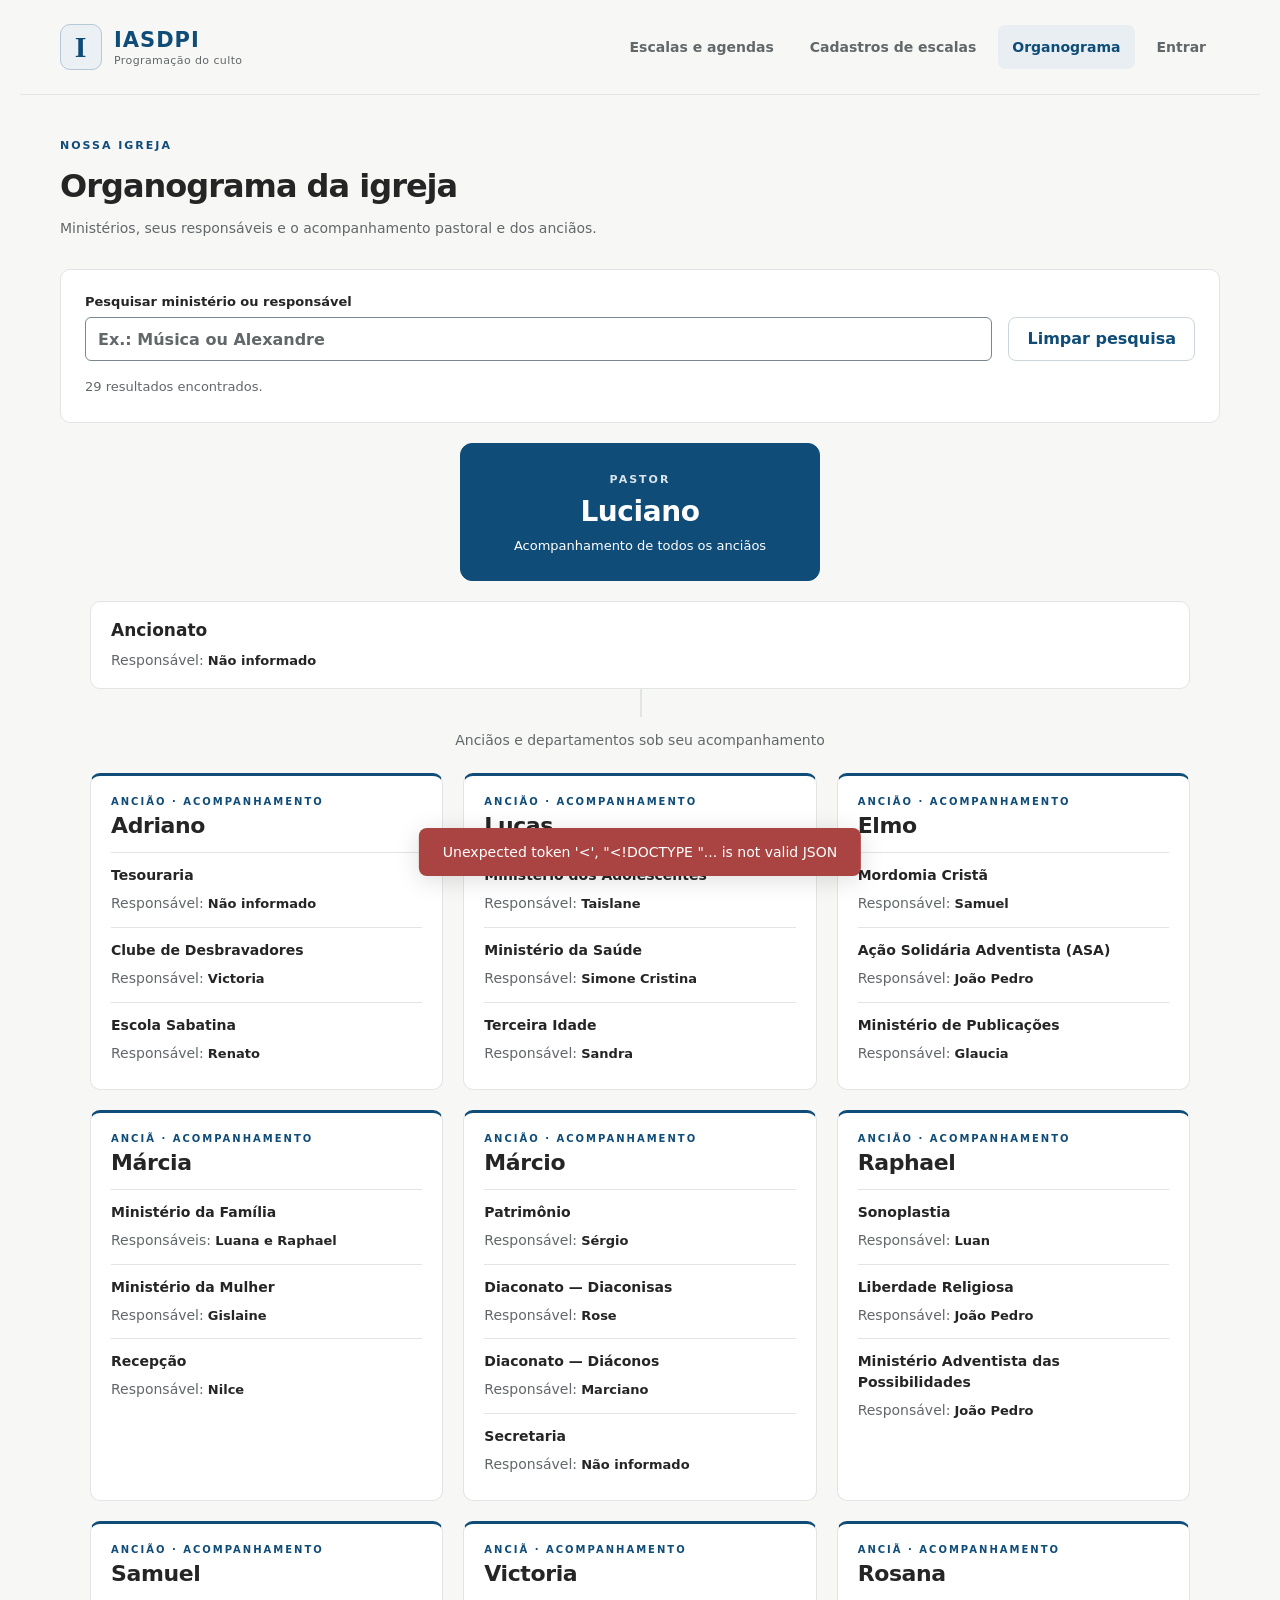
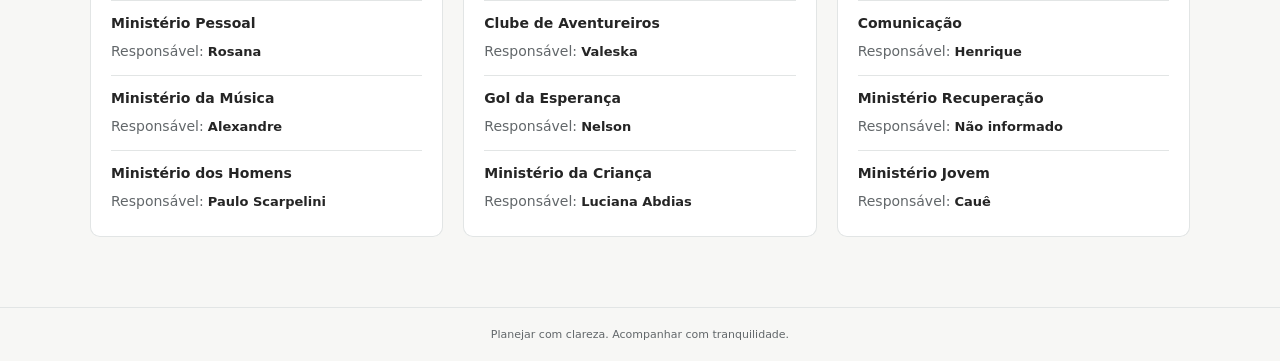
==== commit 676ac5c6: "feat: consolida escalas cadastro geral e governanca para homologacao Preserva os Lotes 1–6 e B1–G8.4" ====
--- a/frontend/index.html
+++ b/frontend/index.html
@@ -7,6 +7,7 @@
   <title>IASDPI · Programação do culto</title>
   <link rel="stylesheet" href="styles.css">
   <script src="config.js" defer></script>
+  <script src="churches.js" defer></script>
   <script src="storage.js" defer></script>
   <script src="supabase-2.118.0.js" defer></script>
   <script src="auth.js" defer></script>
@@ -24,6 +25,11 @@
   <script src="navigation.js" defer></script>
   <script src="conflicts.js" defer></script>
   <script src="history.js" defer></script>
+  <script src="schedule-foundation.js" defer></script>
+  <script src="schedule-management.js" defer></script>
+  <script src="governance.js" defer></script>
+  <script src="church-portal.js" defer></script>
+  <script src="portal-access.js" defer></script>
   <script src="app.js" defer></script>
 </head>
 <body>
@@ -31,17 +37,26 @@
   <header class="header">
     <a class="brand" href="#organization"><span class="brand-mark">I</span><span>IASDPI<small>Programação do culto</small></span></a>
     <nav aria-label="Navegação principal">
+      <a href="#church-home" data-page="church-home" data-portal-nav hidden>Início</a>
+      <a href="#schedule-calendar" data-page="schedule-calendar" data-portal-nav hidden>Escalas publicadas</a>
+      <a href="#schedule-build" data-page="schedule-build" data-portal-nav hidden>Montar escala</a>
+      <a href="#portal-login" data-page="portal-login" data-portal-nav hidden>Entrar nas escalas</a>
       <a href="#home" data-page="home" hidden>Início</a>
       <a href="#programs" data-page="programs" hidden>Programações</a>
       <a href="#actuals" data-page="actuals" hidden>Registrar culto</a>
       <a href="#tracking" data-page="tracking" hidden>Acompanhar</a>
       <a href="#agendas" data-page="agendas">Escalas e agendas</a>
+      <a href="#schedule-setup" data-page="schedule-setup">Cadastros de escalas</a>
+      <a href="#schedule-members" data-page="schedule-members">Cadastro Geral</a>
+      <a href="#schedule-settings" data-page="schedule-settings">Configurar escalas</a>
       <a href="#organization" data-page="organization">Organograma</a>
       <a href="#archive" data-page="archive" hidden>Arquivo e banco</a>
       <a href="#history" data-page="history" hidden>Histórico</a>
       <a href="#trash" data-page="trash" hidden>Administração · Lixeira</a>
       <a href="#models" data-page="models" hidden>Administração · Modelos</a>
       <a href="#users" data-page="users" hidden>Administração · Usuários</a>
+      <a href="#access-admin" data-page="access-admin" data-governance-nav hidden>Gestão de acessos</a>
+      <a href="#access-request" data-page="access-request" data-governance-nav hidden>Solicitar acesso</a>
       <a href="#login" data-page="login">Entrar</a>
       <button type="button" id="auth-logout" hidden>Sair</button>
     </nav>
--- a/frontend/styles.css
+++ b/frontend/styles.css
@@ -75,3 +75,150 @@
 .organization-search{display:grid;grid-template-columns:minmax(0,1fr) auto;gap:16px;align-items:end}.organization-search label{margin:0;min-width:0}.organization-search input{font-size:16px;min-height:44px}.organization-search p{grid-column:1/-1;margin:0;font-size:13px}.organization-ancionato{margin-top:20px;padding:16px 20px;background:white;border:1px solid var(--line);border-radius:10px}.organization-ministry-name{font-size:14px;line-height:1.5;font-weight:600;margin:0 0 6px;overflow-wrap:anywhere}.organization-responsible{font-size:13px;line-height:1.6;margin:0;overflow-wrap:anywhere}.organization-responsible strong{font-weight:600}.organization-ancionato .organization-ministry-name{font-size:17px}
 .agenda-list .ministry-shift{display:grid;grid-template-columns:150px minmax(110px,.6fr) minmax(0,1fr);gap:12px 20px;min-height:72px}.ministry-shift-date time,.ministry-shift-date small{display:block;line-height:1.6}.ministry-shift-date time{font-weight:600}.ministry-shift-date small,.ministry-shift-department{color:var(--muted);font-size:13px}.ministry-shift strong,.ministry-shift-department{overflow-wrap:anywhere}.schedule-instruction{font-weight:500}
 @media(max-width:600px){.organization-search{grid-template-columns:minmax(0,1fr);gap:12px}.organization-search button{justify-self:start}.organization-search p{grid-column:1}.agenda-list .ministry-shift{grid-template-columns:110px minmax(0,1fr);gap:4px 12px;align-items:center}.ministry-shift-date{grid-column:1;grid-row:1/3}.ministry-shift-department{grid-column:2;grid-row:1}.ministry-shift strong{grid-column:2;grid-row:2}}
+
+/* Escalas — cadastros, usando as mesmas cores e controles da aplicação. */
+.schedule-toolbar {display:flex;align-items:center;justify-content:space-between;flex-wrap:wrap;gap:.75rem;}
+.schedule-toolbar p {margin:.4rem 0;}
+.schedule-tabs {display:flex;flex-wrap:wrap;gap:.5rem;margin:1rem 0;}
+.schedule-tabs [aria-current="page"] {background:var(--primary,#0f4c78);color:#fff;}
+.schedule-grid {display:grid;grid-template-columns:repeat(2,minmax(0,1fr));gap:1rem;align-items:start;margin:1rem 0;}
+.schedule-grid > * {min-width:0;}
+.schedule-grid > p,.schedule-grid > h2,.schedule-grid > fieldset,.schedule-grid > .actions {grid-column:1/-1;}
+.schedule-grid label {display:flex;flex-direction:column;gap:.35rem;overflow-wrap:anywhere;}
+.schedule-grid input,.schedule-grid select,.schedule-grid textarea {width:100%;min-width:0;min-height:44px;font:inherit;box-sizing:border-box;}
+.schedule-grid .checkbox {flex-direction:row;align-items:center;min-height:44px;}
+.schedule-grid .checkbox input {width:20px;min-height:20px;flex-shrink:0;}
+.schedule-grid fieldset {min-width:0;display:flex;flex-wrap:wrap;gap:.8rem;padding:1rem;}
+.schedule-grid .actions {flex-wrap:wrap;}
+.schedule-list {padding:0;list-style:none;}
+.schedule-list li {display:flex;align-items:center;justify-content:space-between;gap:1rem;padding:1rem 0;border-bottom:1px solid #d5dce1;}
+.schedule-list li > div {min-width:0;overflow-wrap:anywhere;}
+.schedule-list small {display:block;margin-top:.35rem;color:#526371;}
+.schedule-list button {flex-shrink:0;}
+.schedule-editor-panel {border:2px solid #0f4c78;scroll-margin-top:1rem;}
+.schedule-error {color:#9f2424;white-space:pre-wrap;}
+@media(max-width:600px){
+ .schedule-grid {grid-template-columns:minmax(0,1fr);}
+ .schedule-grid .actions button {flex:1;}
+ .schedule-tabs button {flex:1 1 42%;min-height:44px;}
+ .schedule-list li {align-items:flex-start;}
+}
+
+/* Calendário mensal de escalas: rótulos explícitos, sem depender somente de cor. */
+.scale-heading,.scale-heading>div:last-child,.scale-month-actions,.scale-filters{display:flex;gap:14px;align-items:center;flex-wrap:wrap;min-width:0}.scale-heading{justify-content:space-between}.scale-heading h1{margin-top:8px}.scale-filters{align-items:end;margin-bottom:18px}.scale-filters label{flex:1;min-width:160px}.scale-filters select,.scale-month-actions input{min-height:44px;font:inherit;max-width:100%}.scale-month-actions h2{margin:0;flex:1;text-transform:capitalize}.scale-month-actions label{max-width:180px}.scale-legend{list-style:none;display:flex;gap:8px;flex-wrap:wrap;padding:0;margin:20px 0}.scale-tag{display:block;border:1px solid #798994;border-left-width:4px;border-radius:5px;padding:5px 6px;font-size:12px;line-height:1.4;overflow-wrap:anywhere;text-align:left;font-weight:600}.scale-tag small{display:block;font-weight:400;font-size:11px}.scale-calendar{table-layout:fixed;width:100%;border-collapse:collapse}.scale-calendar th{padding:10px 1px;text-align:center}.scale-calendar td{padding:0;border:1px solid #ccd5dc;vertical-align:top;min-width:0}.scale-calendar abbr{text-decoration:none}.scale-day{display:block;width:100%;min-height:105px;padding:6px;border:0;border-radius:0;color:inherit;background:white;text-align:left;font-weight:400}.scale-day .scale-tag{margin-top:5px}.scale-day[aria-pressed=true]{box-shadow:inset 0 0 0 2px #0f4c78}.scale-day[aria-current=date] .scale-day-number{background:#0f4c78;color:#fff;border-radius:50%;padding:4px 7px;font-weight:700}.scale-outside{background:#f2f4f6}.scale-details{list-style:none;padding:0;margin-bottom:0}.scale-details li{padding:12px 0;border-bottom:1px solid #d5dce1}.scale-details small{display:block;margin-top:6px;overflow-wrap:anywhere}.scale-overview{display:grid;grid-template-columns:1fr 1fr;gap:20px}.scale-overview>*{min-width:0}.scale-overview p{overflow-wrap:anywhere}.scale-month-panel{min-width:0}.scale-calendar td button:focus-visible{outline:3px solid #0f4c78;outline-offset:-3px}.scale-month-panel .checkbox{min-height:44px}
+@media(max-width:600px){.scale-heading>div:last-child{width:100%;justify-content:space-between}.scale-month-panel{padding:12px 6px}.scale-month-actions{gap:8px}.scale-month-actions h2{font-size:19px}.scale-filters label{min-width:0;flex-basis:100%}.scale-overview{grid-template-columns:minmax(0,1fr);gap:0}.scale-day{padding:4px 2px;min-height:70px}.scale-day .scale-tag{font-size:10px;line-height:1.3;padding:3px 2px;border-left-width:2px}.scale-day .scale-tag small{font-size:9px}.scale-calendar th{font-size:11px}.scale-day-number{font-size:12px}.scale-legend{gap:5px}.scale-legend .scale-tag{font-size:11px}}
+.scale-calendar td,.scale-day,.scale-day .scale-tag,.scale-day .scale-tag small{white-space:normal;min-width:0;overflow-wrap:anywhere}
+@media(max-width:600px){.scale-month-actions{display:grid;grid-template-columns:44px minmax(0,1fr) 44px}.scale-month-actions h2{text-align:center;font-size:18px;overflow-wrap:normal;word-break:normal}.scale-month-actions label{grid-column:1/3;width:100%;max-width:none;min-width:0}.scale-month-actions input{width:100%;min-width:0}.scale-month-actions>button:last-child{grid-column:3;width:100%;padding:8px 2px;font-size:12px}.scale-month-actions>button:nth-child(3){grid-column:3}.scale-month-actions>button{min-width:0}}
+
+/* Consulta compacta: nomes, ícones e faixas reais da Agenda. */
+.scale-icon{width:16px;height:16px;flex:0 0 16px;display:inline-block;vertical-align:middle}.scale-tag{display:flex;align-items:center;gap:5px}.scale-chip{padding:3px 4px;border-left-width:3px;font-size:12px;line-height:1.3;min-height:24px}.scale-chip .scale-person-name,.scale-band .scale-person-name{display:block;min-width:0;overflow:hidden;text-overflow:ellipsis;white-space:nowrap;word-break:normal;overflow-wrap:normal}.scale-day{min-height:72px;padding:5px;white-space:normal}.scale-day .scale-tag{margin-top:4px}.scale-days-row td{vertical-align:top}.scale-band-row td{padding:1px 0;border-top:0;border-bottom:0}.scale-band-gap{background:#f7f8fa}.scale-band-cell{height:30px;min-width:0}.scale-band{display:flex;align-items:center;gap:5px;min-width:0;max-width:100%;width:100%;height:28px;padding:3px 7px;border:1px solid #6c4e00;border-radius:3px;font-size:12px;line-height:1.2;font-weight:600;text-align:left;overflow:hidden;white-space:nowrap}.scale-band-label{font-size:11px;flex-shrink:0}.scale-weekly{border-style:dashed}.scale-monthly{border-bottom-width:3px}.scale-band:focus-visible{outline:3px solid #0f4c78;outline-offset:-3px}.scale-calendar tr.scale-band-row:last-child td{padding-bottom:5px}.scale-filter-bar{display:flex;flex-wrap:wrap;gap:7px;margin:18px 0 12px}.scale-filter-bar button{min-height:44px;justify-content:center;font-size:12px;border-radius:7px}.scale-filter[aria-pressed=true]{border-width:2px}.scale-filter[aria-pressed=false]{border-style:dashed}.scale-filter-state{font-size:14px;flex-shrink:0}.scale-all-filter[aria-pressed=true]{background:#0f4c78;color:white}.scale-filter-bar+.scale-filters{margin-bottom:10px}.scale-help,.scale-result{font-size:12px;color:var(--muted);margin:10px 0}.scale-provenance{font-size:12px;margin:0 0 16px;color:var(--muted)}.scale-provenance summary{cursor:pointer;min-height:32px}.scale-details .scale-tag{white-space:normal;overflow-wrap:break-word}.scale-details .scale-person-name{min-width:0;overflow-wrap:break-word}.scale-month-panel .scale-calendar{margin-top:8px}
+@media(max-width:600px){.scale-day{min-height:58px;padding:3px 2px}.scale-chip,.scale-day .scale-tag{font-size:11px;padding:3px 2px;gap:3px;min-height:23px}.scale-chip .scale-icon{width:11px;height:11px;flex-basis:11px}.scale-band{height:28px;padding:3px 4px;gap:4px;font-size:12px}.scale-band .scale-icon{width:13px;height:13px;flex-basis:13px}.scale-band-label{font-size:10px}.scale-filter-bar{gap:5px}.scale-filter-bar button{padding:7px 8px;font-size:12px}.scale-filter-bar .scale-icon{width:14px;height:14px;flex-basis:14px}.scale-filter-bar button:last-child{flex-grow:0}.scale-help,.scale-result{font-size:11px}.scale-heading h1{font-size:28px}}
+@media(max-width:600px){.scale-day{padding:3px 0}.scale-day .scale-chip{gap:1px;padding:3px 1px;border-left-width:2px}.scale-day .scale-chip .scale-icon{width:9px;height:9px;flex-basis:9px}}
+.scale-month-responsibles{display:grid;gap:4px;margin-top:8px}.scale-month-responsibles .scale-monthly{display:flex;align-items:center;gap:5px;width:100%;min-width:0;min-height:28px;padding:3px 7px;border-width:1px;border-radius:4px;font-size:12px;line-height:1.3;text-align:left}.scale-month-responsibles .scale-icon{width:13px;height:13px;flex-basis:13px}.scale-month-responsibles .scale-person-name{min-width:0;overflow:hidden;text-overflow:ellipsis;white-space:nowrap}.scale-month-role{flex-shrink:0}.scale-month-responsibles+.scale-calendar{margin-top:3px}
+.scale-band.scale-weekly{height:24px;min-height:24px;padding:2px 4px;font-size:12px}.scale-band-row[data-band-kind=weekly] .scale-band-cell{height:26px}
+.scale-week-with-periods .scale-days-row td{border-top:0}.scale-week-group .scale-band-row td{padding:1px 0 0}.scale-week-group .scale-band-row:first-child td{border-top:1px solid #ccd5dc}.scale-week-group .scale-band-cell{background:white}
+.scale-number-row td{height:24px;padding:2px 4px;border-bottom:0;background:white;font-size:12px;text-align:left}.scale-number-row td.scale-outside{background:#f2f4f6}.scale-number-row .scale-today-number{display:inline-block;background:#0f4c78;color:white;border-radius:50%;padding:2px 5px}.scale-week-with-periods .scale-day{min-height:48px}.scale-week-with-periods .scale-band-row td{border-top:0}
+@media(max-width:600px){.scale-band.scale-weekly{font-size:11px}}
+
+.scale-person-filters{flex-wrap:nowrap;gap:10px;margin:12px 0 0}.scale-person-filters label{flex:1 1 0;min-width:0}.scale-person-filters select{width:100%}.scale-person-filters+.scale-filter-bar{margin-top:12px}.scale-help-control{position:relative;flex:0 0 44px;align-self:flex-end}.scale-help-button{width:44px;height:44px;padding:0;border-radius:50%;font-size:18px}.scale-help-control [role=tooltip]{position:absolute;z-index:10;right:0;top:100%;width:min(300px,calc(100vw - 48px));padding:12px;background:#24313b;color:white;border-radius:7px;box-shadow:0 3px 12px #0003;font-size:12px;line-height:1.5;text-align:left;white-space:normal}.scale-help-control [role=tooltip][hidden]{display:none}
+.b1-controls{border:0;padding:0;margin:0;min-width:0}.b1-controls fieldset,.b1-requirement{min-width:0}.b1-requirement{border:1px solid var(--line);border-radius:8px;padding:14px;margin:18px 0}.b1-requirement legend{font-weight:600;font-size:14px;max-width:100%;overflow-wrap:anywhere}.b1-requirement small{display:block;margin-top:10px;color:var(--muted)}.b1-event-list{display:grid;gap:6px;margin-bottom:18px}.b1-event-list .checkbox{padding:8px;border-bottom:1px solid var(--line);overflow-wrap:anywhere}.b1-save{position:sticky;bottom:0;z-index:3;box-shadow:0 -3px 10px #0001;padding-bottom:max(16px,env(safe-area-inset-bottom));display:flex;gap:10px;flex-wrap:wrap}.b1-save p{flex-basis:100%;margin-bottom:0}.b1-status [role=alert]{color:var(--red)}.b1-controls input,.b1-controls select{max-width:100%;min-width:0}.scale-heading a.button{display:inline-flex;align-items:center;min-height:44px;padding:10px 18px;border-radius:8px}#b1-scope select{width:100%}@media(max-width:600px){.b1-requirement{padding:10px}.b1-save{position:static}.b1-save button{flex:1 1 150px}.b1-event-list .checkbox{align-items:start}}
+.daily-member-scroll{max-width:100%;overflow-x:auto}.daily-member-table{min-width:1800px}.daily-member-table td{vertical-align:top;min-width:110px}.daily-member-table td:first-child{min-width:200px}.daily-member-table input:not([type=checkbox]),.daily-member-table textarea{width:100%;min-height:44px}.daily-member-table .checkbox{min-height:36px;white-space:nowrap}.daily-member-table small{display:block;color:var(--muted);margin:6px 0}#daily-settings select{min-height:44px;font:inherit}#daily-settings textarea{width:100%;font:inherit}#daily-settings fieldset{display:flex;gap:12px;flex-wrap:wrap}#daily-settings .checkbox{min-height:44px}
+/* B1.2: mesma paleta do calendário público; montagem mensal privada. */
+.monthly-departments,.monthly-toolbar{display:flex;flex-wrap:wrap;gap:8px;margin:14px 0}.monthly-departments [aria-pressed=true]{background:var(--blue);color:white}.monthly-calendar{--monthly-bg:#e6f0ff;--monthly-ink:#174c8a}.monthly-diaconato{--monthly-bg:#e5f5eb;--monthly-ink:#185b35}.monthly-musica{--monthly-bg:#f1e8ff;--monthly-ink:#61368a}.monthly-ancionato{--monthly-bg:#fff3cd;--monthly-ink:#6c4e00}.monthly-comunicacao{--monthly-bg:#fff0df;--monthly-ink:#8c420b}.monthly-other{--monthly-bg:#e2f4f3;--monthly-ink:#185b57}.monthly-days{display:grid;grid-template-columns:repeat(7,minmax(0,1fr));gap:4px}.monthly-day{display:flex;flex-direction:column;align-items:stretch;text-align:left;justify-content:flex-start;min-width:0;min-height:108px;padding:7px;gap:4px;border-color:var(--line);color:var(--ink);font-weight:400}.monthly-day.has-events{border-color:var(--monthly-ink)}.monthly-day[aria-pressed=true]{outline:2px solid var(--monthly-ink);outline-offset:-2px}.monthly-number{font-size:13px;font-weight:600}.monthly-name{background:var(--monthly-bg);color:var(--monthly-ink);border:1px solid var(--monthly-ink);border-radius:4px;font-size:12px;padding:2px 4px;white-space:nowrap;overflow:hidden;text-overflow:ellipsis}.monthly-pending{font-size:11px;color:#765400}.monthly-metrics{display:flex;flex-wrap:wrap;gap:14px 24px;margin:14px 0}.monthly-metrics div{min-width:100px}.monthly-metrics dt{font-size:12px;color:var(--muted)}.monthly-metrics dd{font-size:24px;margin:0;font-weight:600}#monthly-day-details{scroll-margin-top:20px}#monthly-day-details:focus-visible{outline:3px solid var(--blue)}.monthly-calendar h2{text-transform:capitalize}.monthly-toolbar button,.monthly-departments button{min-height:44px}.monthly-calendar .calendar-weekdays{gap:4px}
+@media(max-width:600px){.monthly-calendar{padding:10px 6px}.monthly-days{gap:2px}.monthly-day{padding:5px 2px;min-height:78px;gap:3px}.monthly-name{font-size:10px;padding:1px 2px}.monthly-day small{font-size:10px;overflow-wrap:normal}.monthly-toolbar button{flex:1 1 135px}.monthly-departments button{flex:1 1 120px}.monthly-metrics{gap:10px}.monthly-metrics div{min-width:88px;flex:1}.monthly-metrics dt{font-size:11px}}
+/* Seleção por vaga dentro da data, sem controles interativos dentro de botões. */
+.monthly-cell{min-width:0;display:flex;flex-direction:column}.monthly-cell>.monthly-day{width:100%;height:100%}.monthly-cell.has-selectors{border:1px solid var(--monthly-ink);border-radius:7px;background:white;overflow:visible}.monthly-cell.has-selectors>.monthly-day{border:0;border-radius:6px 6px 0 0;min-height:36px;height:auto}.monthly-inline-selectors{padding:0 5px 6px;min-width:0;display:grid;gap:5px}.monthly-inline-selectors [data-requirement]{min-width:0}.monthly-inline-selectors label{font-size:11px;display:block;margin:0;min-width:0}.monthly-inline-selectors select{font:inherit;font-size:13px;width:100%;min-width:0;max-width:100%;min-height:44px;border:1px solid var(--monthly-ink);border-radius:5px;background:var(--monthly-bg);color:var(--monthly-ink);padding:4px 2px}.monthly-inline-selectors select:focus-visible{outline:3px solid #154f76;outline-offset:2px}.monthly-slot-role{display:block;white-space:nowrap;text-overflow:ellipsis;overflow:hidden;font-size:11px}.monthly-inline-selectors label+label{margin-top:4px}@media(max-width:600px){.monthly-inline-selectors{padding:0 2px 4px}.monthly-inline-selectors label{font-size:9px}.monthly-inline-selectors select{font-size:16px;min-height:44px;padding:2px 0}.monthly-cell.has-selectors>.monthly-day{min-height:32px}.monthly-slot-role{font-size:10px}}
+
+/* Restrições por pessoa, usando os mesmos formulários e RPCs da planilha. */
+.daily-person-picker select{width:100%;min-height:44px;font:inherit}.daily-person-days{scroll-margin-top:16px}.daily-person-days fieldset{min-width:0}.daily-week-grid{display:grid;grid-template-columns:repeat(auto-fit,minmax(160px,1fr));gap:10px}.daily-week-grid fieldset{margin:0;padding:10px}.daily-week-grid .checkbox,.daily-person-days>.checkbox{min-height:44px;display:flex;align-items:center;gap:8px}.daily-person-days textarea,.daily-person-days input:not([type=checkbox]){width:100%;min-height:44px;font:inherit}.daily-person-days button{min-height:44px}@media(max-width:600px){.daily-week-grid{grid-template-columns:repeat(2,minmax(0,1fr))}.daily-week-grid fieldset{padding:6px}.daily-week-grid legend{font-size:14px}.daily-person-picker select{font-size:16px}.daily-person-days .checkbox{font-size:14px}}
+
+/* Montagem direta: nomes legíveis no celular; calendário público permanece igual. */
+.monthly-weekday{display:none}@media(max-width:600px){.simple-daily-calendar .calendar-weekdays{display:none}.simple-daily-calendar .monthly-days{grid-template-columns:minmax(0,1fr);gap:8px}.simple-daily-calendar .monthly-days>span,.simple-daily-calendar .monthly-cell:not(.has-events){display:none}.simple-daily-calendar .monthly-cell.has-events{display:grid;grid-template-columns:64px minmax(0,1fr);align-items:center}.simple-daily-calendar .monthly-cell>.monthly-day{height:100%;min-height:64px;border-radius:6px 0 0 6px;align-items:center;justify-content:center}.simple-daily-calendar .monthly-number{font-size:18px}.simple-daily-calendar .monthly-weekday{display:block;font-size:12px;text-transform:capitalize}.simple-daily-calendar .monthly-pending{display:none}.simple-daily-calendar .monthly-inline-selectors{padding:6px 10px}.simple-daily-calendar .monthly-inline-selectors label{font-size:13px}.simple-daily-calendar .monthly-inline-selectors select{padding:8px;font-size:16px}.monthly-toolbar button[data-b1-action=prefill]{flex-basis:100%;overflow-wrap:normal;word-break:normal}}
+/* Ancionato: períodos completos em duas áreas independentes. */
+.elder-tabs{display:flex;gap:10px;flex-wrap:wrap;margin:16px 0}.elder-tabs button{min-height:44px}.elder-tabs [aria-pressed=true]{background:#725100;color:#fff;border-color:#725100}.elder-periods{display:grid;grid-template-columns:repeat(auto-fit,minmax(min(100%,300px),1fr));gap:14px}.elder-period{min-width:0;border:1px solid #ac863b;background:#fffaf0;border-radius:8px;padding:16px}.elder-period h3{margin:0 0 8px;font-size:18px;overflow-wrap:normal}.elder-period select{width:100%;min-width:0;min-height:44px;font:inherit}.elder-period p,.elder-period small{overflow-wrap:anywhere}.elder-period small{display:block;margin-top:8px}.members-core{min-width:780px}.elder-period select:focus-visible{outline:3px solid #154f76;outline-offset:3px}@media(max-width:600px){.elder-tabs button{flex:1 1 145px}.elder-periods{grid-template-columns:minmax(0,1fr)}.elder-period{padding:12px}.elder-period select{font-size:16px}}
+@media(max-width:600px){.monthly-toolbar button[data-elder-action=prefill]{flex-basis:100%;word-break:normal;overflow-wrap:normal}}
+/* Uma área para montar e uma consulta para as publicações confirmadas. */
+.schedule-distribution{width:100%;border-collapse:collapse;min-width:480px}.schedule-distribution caption{text-align:left;margin-bottom:12px;color:var(--muted)}.schedule-distribution th,.schedule-distribution td{padding:12px 14px;border-bottom:1px solid #dce2e6}.schedule-distribution thead{background:#eef3f6}.schedule-distribution th{text-align:left}.schedule-distribution td{text-align:right;font-variant-numeric:tabular-nums}.schedule-distribution tbody tr:nth-child(even){background:#fafbfc}.schedule-distribution-scroll{overflow-x:auto;max-width:100%}.schedule-publishbar{position:sticky;bottom:0;z-index:20;background:#fff;box-shadow:0 -3px 15px #00000012;border:1px solid #cbd6df;padding:14px 16px calc(14px + env(safe-area-inset-bottom));display:flex;align-items:center;justify-content:space-between;gap:14px;flex-wrap:wrap}.schedule-publishbar p{margin:5px 0;max-width:70ch}.schedule-publish-actions{display:flex;gap:8px;flex-wrap:wrap}.schedule-publishbar button,.schedule-publishbar a{min-height:44px}.schedule-publish-actions .primary{font-weight:700}.schedule-publishbar small{display:block;color:var(--muted)}@media(max-width:600px){.schedule-publishbar{padding:10px 12px calc(10px + env(safe-area-inset-bottom));gap:8px}.schedule-publish-actions{width:100%;display:grid;grid-template-columns:repeat(2,minmax(0,1fr))}.schedule-publish-actions a{grid-column:1/-1;text-align:center}.schedule-publishbar p{font-size:13px}.schedule-distribution th,.schedule-distribution td{padding:10px}}
+
+.schedule-table-hint{display:none}@media(max-width:600px){.schedule-table-hint{display:block;margin-top:8px;color:var(--muted)}}
+
+.monthly-note{margin-top:5px;min-width:0}.monthly-note summary{font-size:12px;min-height:44px;padding:10px 0;cursor:pointer}.monthly-note textarea{width:100%;max-width:100%;min-width:0;font:inherit;font-size:14px;min-height:64px;resize:vertical}
+
+/* Mesma escala por períodos, em calendário mensal e anual. */
+.elder-week-calendar .calendar-weekdays{gap:0;margin-bottom:4px}.elder-week-calendar .elder-week-row{padding:0;border-color:#ac863b;margin-bottom:8px;overflow:hidden}.elder-week-days{display:grid;grid-template-columns:repeat(7,minmax(0,1fr));background:#fff}.elder-calendar-day{min-width:0;min-height:34px;padding:5px 8px;border-right:1px solid var(--line);font-size:13px;font-weight:600}.elder-calendar-day:last-child{border-right:0}.elder-calendar-day.is-outside{background:#f4f5f6;color:#69727b}.elder-calendar-day[aria-current=date]{box-shadow:inset 0 0 0 2px #154f76}.elder-week-row .elder-period-assignment{padding:6px 10px 8px;border-top:1px solid #d9bf7c;background:#fff5d7}.elder-period-assignment label{display:block;font-size:12px;margin:0}.elder-period-assignment small{font-size:11px;line-height:1.4;margin-top:4px}.elder-period-assignment select{margin-top:3px;border:1px solid #9d792c;border-radius:5px;background:#fffaf0;color:#604400;padding:6px 8px}.elder-year-calendar{display:grid;grid-template-columns:repeat(4,minmax(0,1fr));gap:12px}.elder-month-card h3{text-transform:capitalize;font-size:18px}.elder-month-card .elder-period-assignment{min-width:0}.elder-year-calendar .elder-period{padding:12px}.elder-week-row,.elder-month-card{min-width:0}.elder-year-calendar select{max-width:100%}@media(max-width:1024px){.elder-year-calendar{grid-template-columns:repeat(3,minmax(0,1fr))}}@media(max-width:768px){.elder-year-calendar{grid-template-columns:repeat(2,minmax(0,1fr))}}@media(max-width:600px){.elder-calendar-day{padding:5px;min-height:30px}.elder-week-row .elder-period-assignment{padding:6px 8px}.elder-year-calendar{grid-template-columns:minmax(0,1fr)}.elder-period-assignment select{font-size:16px}.elder-week-calendar .calendar-weekdays{font-size:10px}}
+
+/* Revisão das escalas: instruções sob demanda e ações com hierarquia discreta. */
+.schedule-secondary{display:inline-flex;align-items:center;justify-content:center;min-height:44px;border:1px solid #ccd5dc;border-radius:8px;background:white;color:var(--blue);padding:10px 18px;font:inherit;font-weight:600;line-height:1.3;text-decoration:none;white-space:normal;text-align:center}.schedule-secondary:hover{background:#eef3f6}.schedule-secondary:focus-visible{outline:3px solid #d0a343;outline-offset:3px}.schedule-auto-fill{background:#e8f1f8;border-color:#86a6bd;color:#0f4c78}.schedule-auto-fill:hover{background:#dcebf5;border-color:#608baa}.schedule-help-control{display:inline-flex;vertical-align:middle;align-self:center;margin-left:8px;flex:0 0 44px}.schedule-help-control [role=tooltip]{position:fixed;right:auto;top:auto;z-index:500;width:min(320px,calc(100vw - 32px));font-weight:400;max-height:calc(100vh - 32px);overflow:auto}.schedule-help-control .scale-help-button{min-width:44px;min-height:44px;font-size:17px;padding:0}.schedule-review-header{gap:10px}.schedule-review-header>a{font-size:21px}.schedule-review-header>nav{margin-left:auto}.schedule-review-ready .demo-header a{min-height:44px;display:inline-flex;align-items:center}.schedule-review-ready #app{padding-top:28px}.schedule-review-ready .monthly-departments{margin-bottom:20px}.schedule-review-ready .monthly-toolbar{align-items:center}.schedule-review-ready #b1-feedback:empty,.schedule-review-ready #elder-feedback:empty{display:none}.schedule-review-ready .elder-period-meta{display:flex;align-items:center;justify-content:space-between;gap:4px}.schedule-review-ready .elder-period-meta small{margin:0}.schedule-review-ready .elder-period-meta .schedule-help-control{margin:0}.schedule-review-ready .scale-details>li{position:relative;padding-right:48px}.schedule-review-ready .scale-details>li>.schedule-help-control{position:absolute;right:0;top:4px;margin:0}.schedule-review-ready .monthly-metrics{margin-bottom:0}.schedule-review-ready .page-heading:has(.lead:empty) .lead{display:none}@media(max-width:600px){.schedule-review-header>nav{width:100%;order:3;margin:0;display:grid;grid-template-columns:repeat(3,minmax(0,1fr))}.schedule-review-header>nav button{min-width:0;font-size:13px;padding:9px 6px}.schedule-review-header>.schedule-help-control{margin-left:auto}.schedule-review-ready .schedule-publishbar a{width:auto;flex:1 1 140px}.schedule-review-ready .schedule-publish-actions a{width:100%}.schedule-review-ready .elder-period-meta small{font-size:10px}}
+
+/* Seletor de mês em português, independente da região do navegador. */
+.schedule-month-picker{position:relative;min-width:0;max-width:100%;display:flex;flex-direction:column;gap:8px}.schedule-picker-label{font-size:13px;font-weight:600}.schedule-month-trigger{display:flex;align-items:center;justify-content:space-between;gap:12px;width:100%;text-align:left;font-weight:400;min-height:44px;background:#fff;color:var(--ink);border:1px solid #cdd3d6;border-radius:6px;padding:10px 12px}.schedule-month-trigger svg{flex:none}.schedule-month-popup{position:absolute;left:0;top:calc(100% + 5px);z-index:100;background:#fff;border:1px solid #c5d2dc;box-shadow:0 5px 20px #18395126;border-radius:10px;padding:10px;width:min(340px,calc(100vw - 48px));max-width:100%;min-width:min(280px,100%)}.schedule-month-popup[hidden]{display:none}.schedule-picker-year{display:grid;grid-template-columns:44px minmax(0,1fr) 44px;align-items:center;gap:8px;margin-bottom:8px;text-align:center}.schedule-picker-year button{padding:5px;font-size:22px}.schedule-picker-months{display:grid;grid-template-columns:repeat(3,minmax(0,1fr));gap:4px}.schedule-picker-months button{min-width:0;padding:8px 4px;font-size:13px;font-weight:500}.schedule-picker-months button[aria-pressed=true]{background:var(--blue);border-color:var(--blue);color:#fff}.schedule-month-popup button:focus-visible{outline:3px solid #d0a343;outline-offset:1px}.scale-month-actions>.schedule-month-picker{width:280px}.schedule-review-ready #elder-year select{min-height:44px;font:inherit;padding:10px 12px;border:1px solid #cdd3d6;border-radius:6px;background:#fff;color:var(--ink)}@media(max-width:600px){.schedule-review-ready #b1-scope:has(.schedule-month-picker),.schedule-review-ready #elder-month:has(.schedule-month-picker){grid-template-columns:minmax(0,1fr)}.scale-month-actions>.schedule-month-picker{grid-column:1/3;width:100%;max-width:none}.schedule-picker-months button{font-size:12px;padding:8px 3px}.schedule-month-popup{width:100%}}
+
+/* Identidade do módulo: faixa compacta e navegação secundária recolhida. */
+.schedule-review-ready .schedule-review-header{background:#123e59;color:#f5f9fc;border-bottom:1px solid #123e59;padding:8px max(16px,calc((100vw - 1200px)/2 + 16px));gap:12px;align-items:center;flex-wrap:nowrap}.schedule-review-ready .schedule-review-header .schedule-brand{display:inline-flex;align-items:center;gap:10px;color:#fff;min-height:44px;flex-shrink:0;text-decoration:none}.schedule-brand-mark{display:grid;place-items:center;width:32px;height:32px;border-radius:9px;background:#dcecf3;color:#123e59;font-size:13px;font-weight:800;letter-spacing:.3px}.schedule-brand-copy{display:flex;flex-direction:column;gap:3px}.schedule-brand-copy strong{font-size:17px;line-height:1.1;letter-spacing:.6px}.schedule-brand-copy small{font-size:10px;font-weight:400;line-height:1.2;color:#d4e4ed}.schedule-review-ready .schedule-review-header>.schedule-primary-nav{display:flex;align-items:center;gap:4px;margin-left:auto;width:auto;order:0;flex-wrap:nowrap}.schedule-review-ready .schedule-primary-nav>button,.schedule-review-ready .schedule-nav-more>summary{min-width:0;min-height:44px;padding:9px 12px;border:1px solid transparent;background:transparent;color:#e2edf4;font-size:13px;line-height:1.2;font-weight:500;border-radius:7px;white-space:nowrap}.schedule-review-ready .schedule-primary-nav>button:hover,.schedule-review-ready .schedule-nav-more>summary:hover{background:#ffffff14;color:white}.schedule-review-ready .schedule-primary-nav>button[aria-current=page],.schedule-review-ready .schedule-nav-more>summary[aria-current=page]{background:#edf5fa;color:#123e59;font-weight:650}.schedule-review-header .schedule-nav-more{position:relative;margin:0;flex:none}.schedule-review-header .schedule-nav-more>summary{list-style:none;display:flex;align-items:center;justify-content:center;width:44px;min-height:44px;padding:0;font-size:24px;font-weight:700;cursor:pointer}.schedule-nav-more>summary::-webkit-details-marker{display:none}.schedule-nav-more .schedule-more-items{position:absolute;right:0;top:calc(100% + 8px);z-index:400;min-width:190px;padding:6px;background:white;border:1px solid #cdd9e2;border-radius:9px;box-shadow:0 6px 20px #102f4529}.schedule-review-header .schedule-more-items button{display:block;width:100%;min-width:0;min-height:44px;text-align:left;font-size:13px;background:#fff;border:0;border-radius:5px;color:#174d70;font-weight:500;padding:10px 12px}.schedule-review-header .schedule-more-items button:hover{background:#edf3f7}.schedule-review-header .schedule-more-items button[aria-current=page]{background:#e4f0f8;font-weight:650}.schedule-review-ready .schedule-review-header>.schedule-help-control{margin:0;flex:0 0 44px}.schedule-review-header>.schedule-help-control .scale-help-button{background:transparent;border-color:#7294aa;color:#fff;width:44px;height:44px;font-size:15px}.schedule-review-header>.schedule-help-control .scale-help-button:hover{background:#ffffff14}.schedule-review-header :is(button,summary,a):focus-visible{outline:3px solid #e3bc61;outline-offset:2px}.schedule-review-ready #app{padding-top:22px}@media(max-width:600px){.schedule-review-ready .schedule-review-header{flex-wrap:wrap;row-gap:2px;padding:6px 16px 7px}.schedule-review-ready .schedule-review-header>.schedule-primary-nav{display:flex;order:3;width:100%;margin:0;gap:4px}.schedule-review-ready .schedule-primary-nav>button{flex:1;min-width:0;padding:9px 7px;font-size:12px}.schedule-review-ready .schedule-primary-nav>.schedule-nav-more{margin-left:auto}.schedule-review-ready .schedule-review-header>.schedule-help-control{margin-left:auto}.schedule-brand-copy strong{font-size:16px}.schedule-brand-copy small{font-size:10px}.schedule-review-ready #app{padding-top:20px}}
+
+.schedule-clear{color:#973e3c;border-color:#dec9c8;background:#fff}.schedule-clear:hover{background:#fbefee;border-color:#c89693}.schedule-clear:disabled{color:#62676a;border-color:#d7dbde;background:#fafafa}
+
+/* Equipes de Música: várias pessoas no mesmo dia, mantendo a seleção por pessoa. */
+.monthly-inline-selectors .music-team{min-width:0;border:0;padding:0;margin:4px 0}.music-team legend{font-size:11px;font-weight:600;margin-bottom:4px}.music-person{display:flex;align-items:center;gap:4px;min-width:0}.monthly-inline-selectors .music-team .checkbox{display:flex;flex-direction:row;align-items:center;gap:8px;min-height:44px;flex:1;min-width:0;cursor:pointer;font-size:12px}.music-team .checkbox input{width:18px;min-width:18px;height:18px;min-height:18px;padding:0;margin:0;accent-color:var(--monthly-ink)}.music-team .checkbox span{min-width:0;overflow-wrap:anywhere}.music-person .schedule-help-control{margin:0;flex:0 0 44px}.schedule-summary .monthly-metrics{margin-bottom:0}.elder-summary{margin:16px 0 8px;font-size:13px;color:var(--muted)}@media(max-width:600px){.monthly-inline-selectors .music-team .checkbox{font-size:14px}.music-team legend{font-size:12px}}
+
+/* Portal da igreja: módulos públicos no mesmo fluxo de navegação. */
+.church-portal-cards{display:grid;grid-template-columns:repeat(2,minmax(0,1fr));gap:16px;margin:24px 0}.church-portal-cards .panel{margin:0}.church-portal-cards h2{display:flex;align-items:center;gap:8px;flex-wrap:wrap;font-size:23px}.church-inline-link{display:inline-flex;min-height:44px;align-items:center;padding:8px 12px}.portal-module-nav{display:flex;gap:6px;flex-wrap:wrap;margin:0 0 24px}.portal-module-nav button{font-size:13px;padding:8px 12px;min-height:44px}.portal-module-nav [aria-current=page]{background:#e5eff6;border-color:#87a8bf}.portal-upcoming{list-style:none;margin:0;padding:0}.portal-upcoming li{display:flex;gap:16px;padding:12px 0;border-top:1px solid var(--line)}.portal-upcoming time{flex:none;font-variant-numeric:tabular-nums;color:var(--blue)}.portal-upcoming span{min-width:0;overflow-wrap:anywhere}.portal-source{display:flex;align-items:center;gap:4px;margin-bottom:16px;font-size:13px;color:var(--muted)}.schedule-review-header .schedule-more-items a{display:flex;align-items:center;min-height:44px;padding:10px 12px;font-size:13px;font-weight:500;color:#174d70}.schedule-review-header .schedule-more-items a:hover{background:#edf3f7}.schedule-review-ready .agenda-controls>.schedule-month-picker{min-width:230px}.schedule-review-ready .agenda-toolbar{overflow:visible}@media(max-width:600px){.church-portal-cards{grid-template-columns:minmax(0,1fr);gap:12px}.church-portal-cards .panel{padding:18px}.portal-module-nav{display:flex;gap:5px}.portal-module-nav button{flex:1 1 90px}.portal-upcoming li{gap:12px;font-size:14px}.schedule-review-ready .agenda-controls>.schedule-month-picker{min-width:0;width:100%}.schedule-review-ready .agenda-controls{align-items:stretch}}
+
+.portal-external-icon{width:16px;height:16px;vertical-align:middle;flex:none}.church-portal-cards .schedule-secondary{display:inline-flex;align-items:center;gap:8px}.schedule-review-header .schedule-more-items a{gap:8px}
+
+.church-selected{display:flex;align-items:center;justify-content:space-between;gap:12px;flex-wrap:wrap}.church-selected button{min-height:44px}#church-select{font:inherit;padding:10px 12px;min-height:44px;width:100%;max-width:100%}
+/* G3: controles de acesso com tabelas roláveis apenas dentro do painel. */
+.governance-tabs{display:flex;flex-wrap:wrap;gap:.5rem;margin-block:1rem}
+.governance-tabs [aria-pressed="true"]{background:var(--primary,#0f4c78);color:#fff}
+.governance-table{max-width:100%;overflow-x:auto;overscroll-behavior-inline:contain}
+.governance-table table{width:100%;border-collapse:collapse}
+.governance-table th,.governance-table td{text-align:left;padding:.75rem;border-bottom:1px solid #ccd4db;vertical-align:top}
+.governance-table td form{min-width:14rem}
+.governance-caps{display:flex;flex-wrap:wrap;gap:1rem;margin-block:1rem}
+.governance-alias{display:grid;grid-template-columns:repeat(auto-fit,minmax(min(100%,13rem),1fr));gap:.75rem;align-items:end;padding-block:1rem;border-bottom:1px solid #ccd4db}
+[data-gov-form] label{display:block;margin-block:.5rem;overflow-wrap:anywhere}
+[data-gov-form] :is(input:not([type="checkbox"]),select,textarea){width:100%;min-width:0;box-sizing:border-box}
+[data-gov-form] :is(button,select){min-height:44px}
+[data-gov-form] .checkbox{display:flex;align-items:center;gap:.5rem;min-height:44px}
+[data-gov-form] button:disabled{cursor:wait}
+@media(max-width:600px){.governance-caps{display:block}.governance-tabs button{flex:1 1 9rem}.governance-table th,.governance-table td{padding:.5rem}}
+/* G4: contexto integrado sem alterar as telas da Cronoanálise. */
+.portal-workspace{display:flex;align-items:center;justify-content:space-between;gap:1rem;flex-wrap:wrap}
+.portal-workspace nav{display:flex;gap:.5rem;flex-wrap:wrap;min-width:0}
+.portal-workspace a{min-height:44px;display:inline-flex;align-items:center;padding:.5rem .75rem}
+.portal-workspace select{min-height:44px;max-width:100%}
+.portal-feed-state{margin-block:1rem;overflow-wrap:anywhere}
+#g4-demo-accounts{max-width:100%;text-align:left}#g4-demo-accounts code{user-select:all}
+@media(max-width:600px){.portal-workspace{display:block}.portal-workspace nav{margin-top:.75rem}.portal-workspace nav a{flex:1 1 8rem;justify-content:center}.portal-workspace strong{overflow-wrap:anywhere}}
+
+/* G8.2: edição de vínculos em uma tabela, com rolagem somente no contêiner. */
+.registry-table {table-layout:auto;min-width:1800px;width:100%;border-collapse:collapse;}
+.registry-table th,.registry-table td {padding:.75rem;vertical-align:top;border-bottom:1px solid var(--border,#d5dce1);}
+.registry-table label {display:block;margin-bottom:.5rem;}
+.registry-table small {display:block;margin-top:.4rem;}
+.registry-table select {min-width:8rem;min-height:44px;}
+.registry-table input[type=number] {min-width:6rem;max-width:8rem;}
+.registry-table input[type=checkbox] {min-width:24px;min-height:24px;margin:.25rem;}
+.registry-controls {min-width:0;border:0;margin:0;padding:0;}
+.registry-table td:nth-child(2),.registry-table td:nth-child(3) {min-width:175px;}
+.registry-table td:nth-child(2) label,.registry-table td:nth-child(3) label {display:flex;flex-direction:row-reverse;justify-content:flex-end;align-items:flex-start;gap:.5rem;}
+.registry-table input[type=checkbox] {flex:0 0 24px;width:24px;height:24px;padding:0;margin:0;}
+.registry-table td:nth-child(12) {min-width:210px;}
+
+.registry-table td:last-child {min-width:160px;}
+.registry-table td:last-child button {display:block;width:100%;min-height:44px;margin-bottom:.5rem;white-space:normal;word-break:normal;overflow-wrap:normal;}
+
+/* G8.3: consulta geral, sem repetir os controles departamentais. */
+.registry-directory-table {width:100%;min-width:780px;table-layout:auto;border-collapse:collapse;}
+.registry-directory-table th,.registry-directory-table td {padding:.75rem;text-align:left;vertical-align:top;border-bottom:1px solid var(--line);}
+.registry-directory-table td:last-child {min-width:150px;}
+.registry-directory-table button {display:block;min-height:44px;white-space:normal;margin-bottom:.5rem;}
+.registry-directory-table th[scope=row] {text-transform:none;letter-spacing:normal;font-size:.9rem;}
+#registry-filters select {font:inherit;min-height:44px;width:100%;}
+#registry-filters button {align-self:end;}
+
+/* G8.4: conciliação no Cadastro Geral existente. */
+.registry-identity-group {border-top:1px solid var(--border, #d9e1e5);padding-block:1rem;min-width:0}
+.registry-identity-group p,.registry-directory-table small {overflow-wrap:anywhere}
+.registry-identity-group select {width:100%;min-height:44px;max-width:100%}
+#registry-audit table {min-width:620px}
